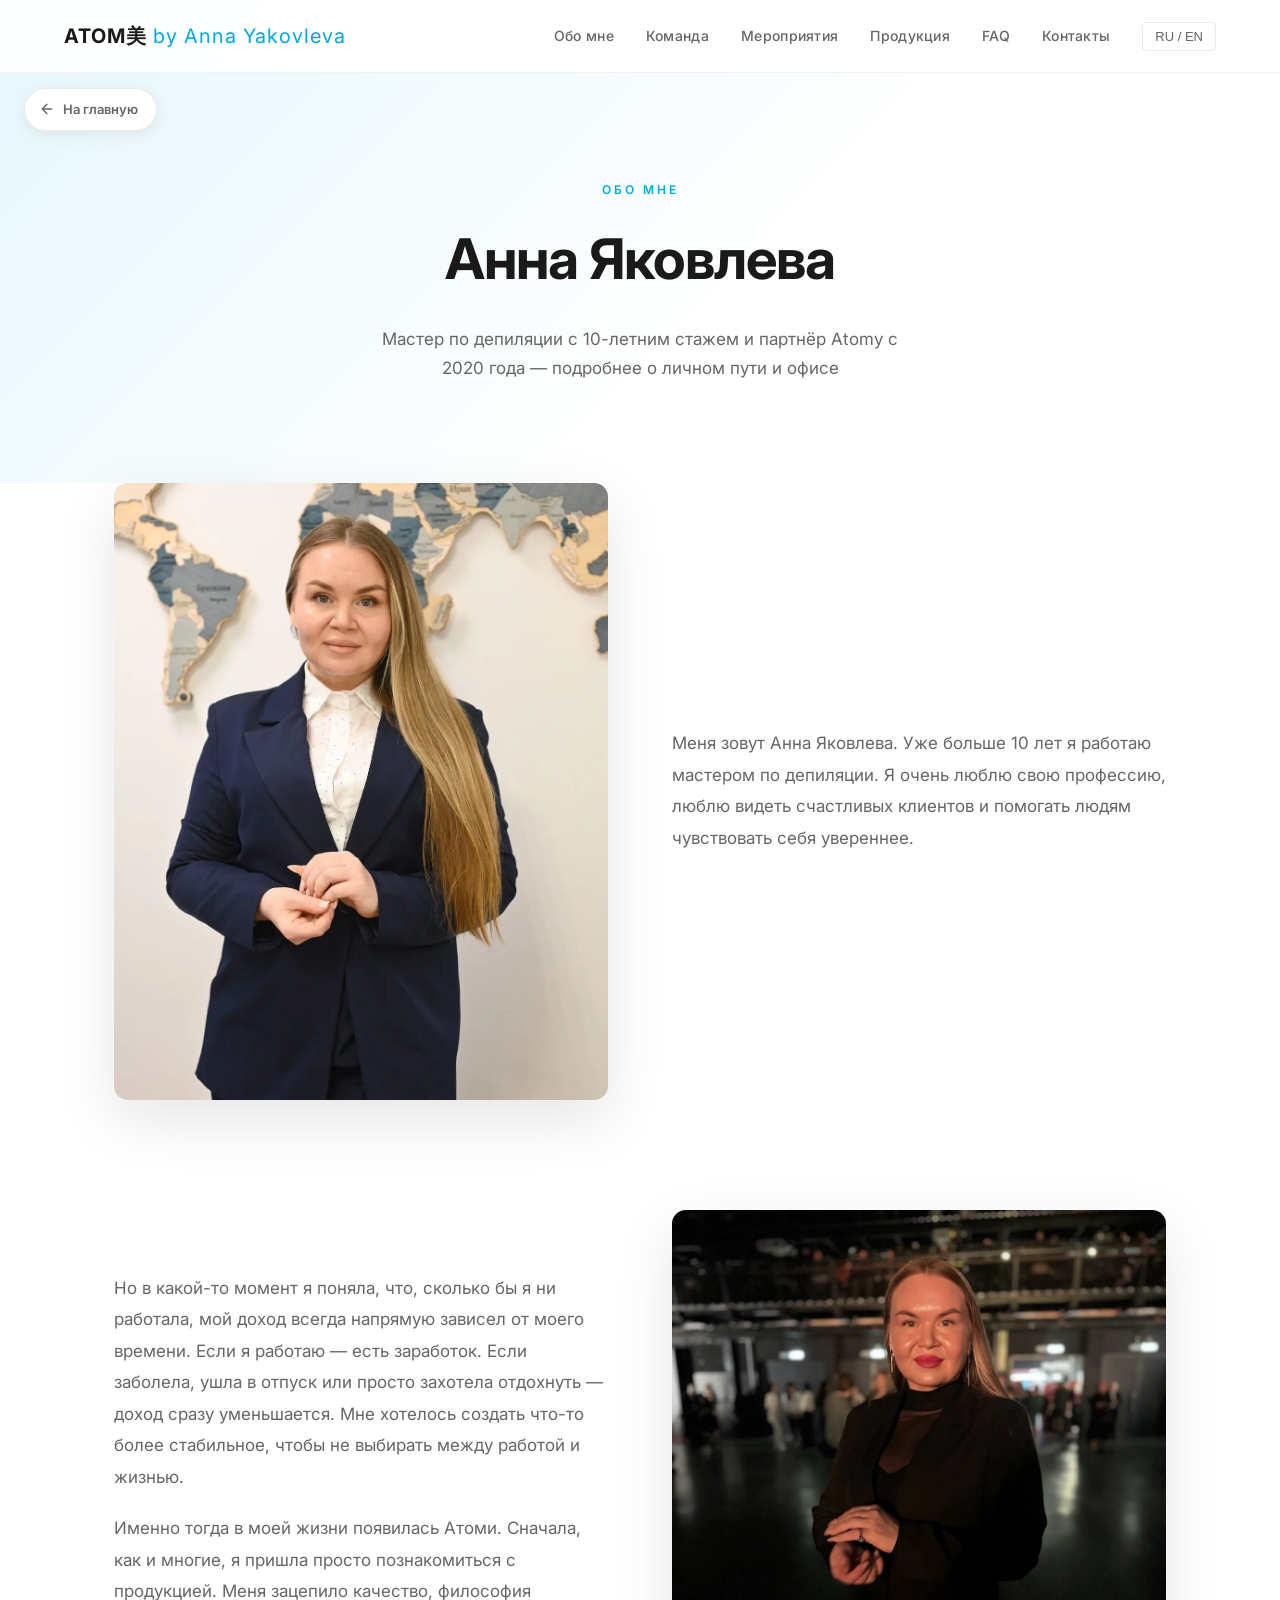
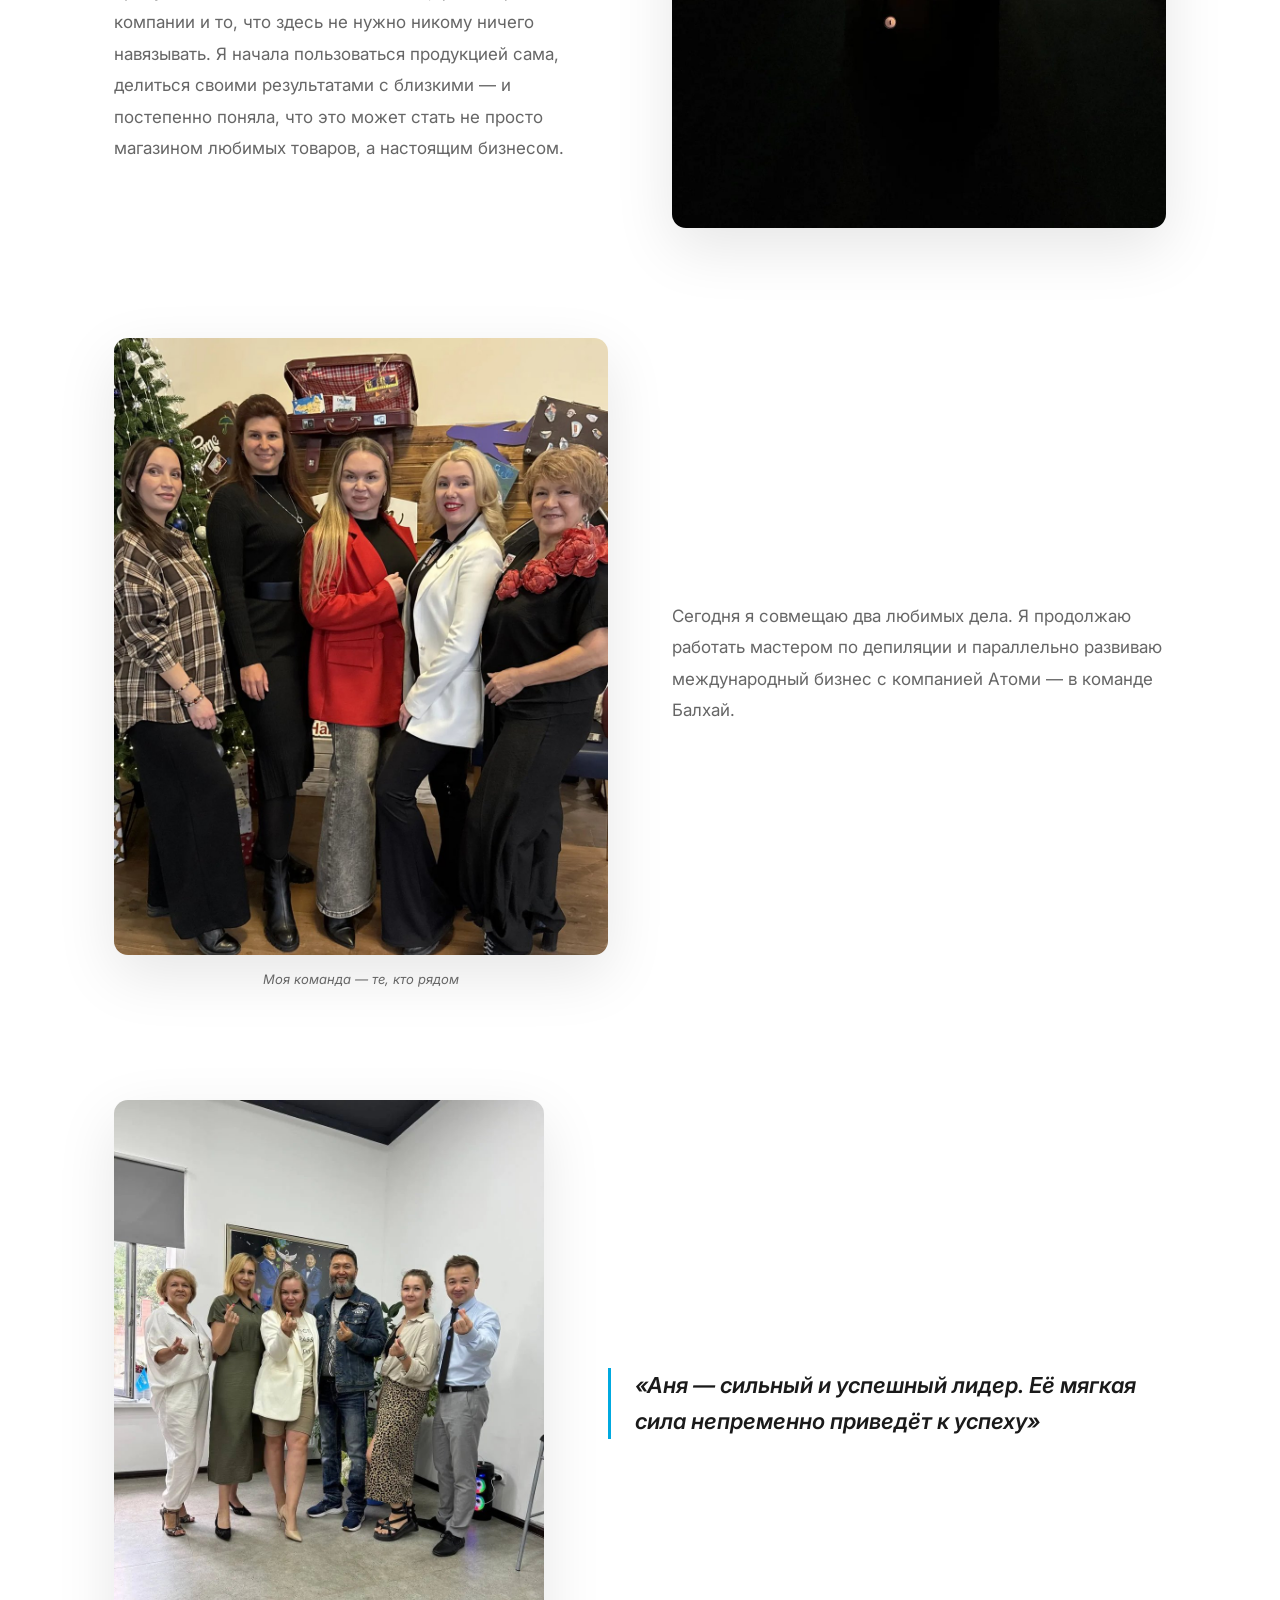
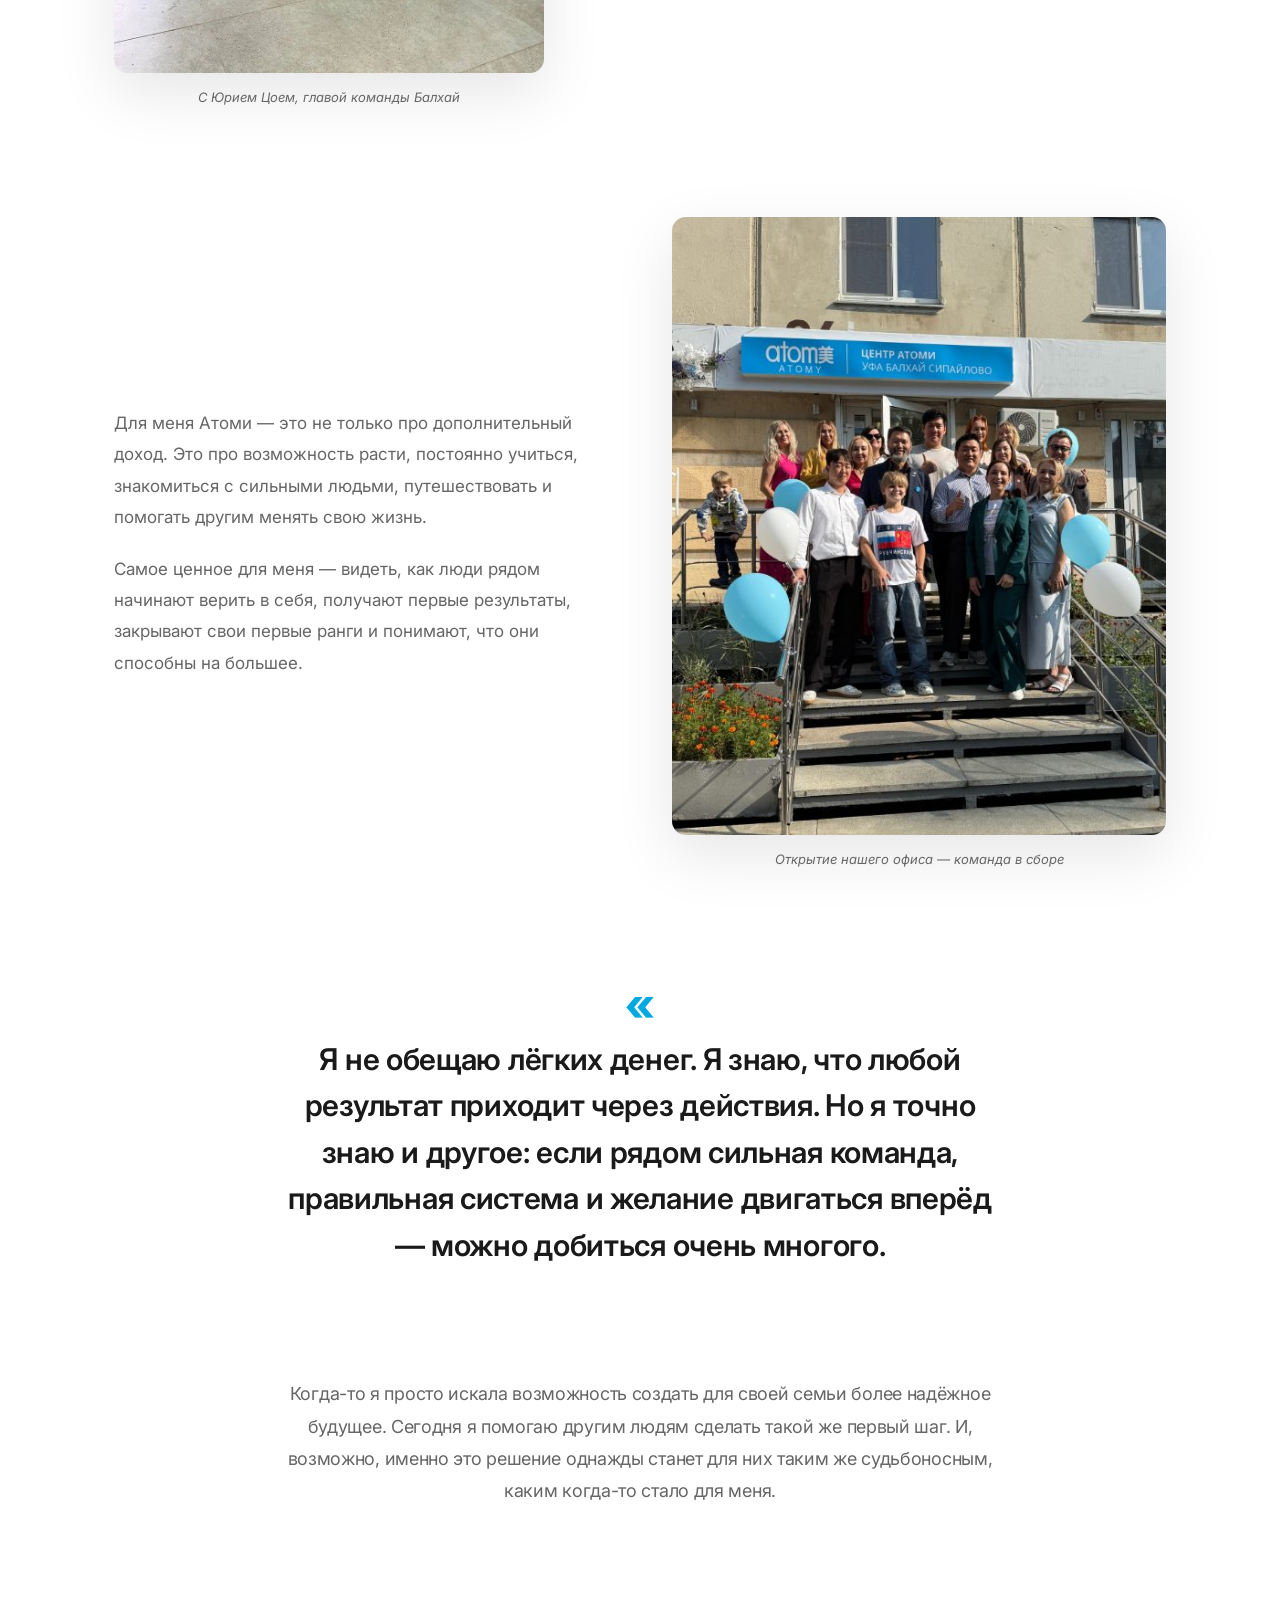
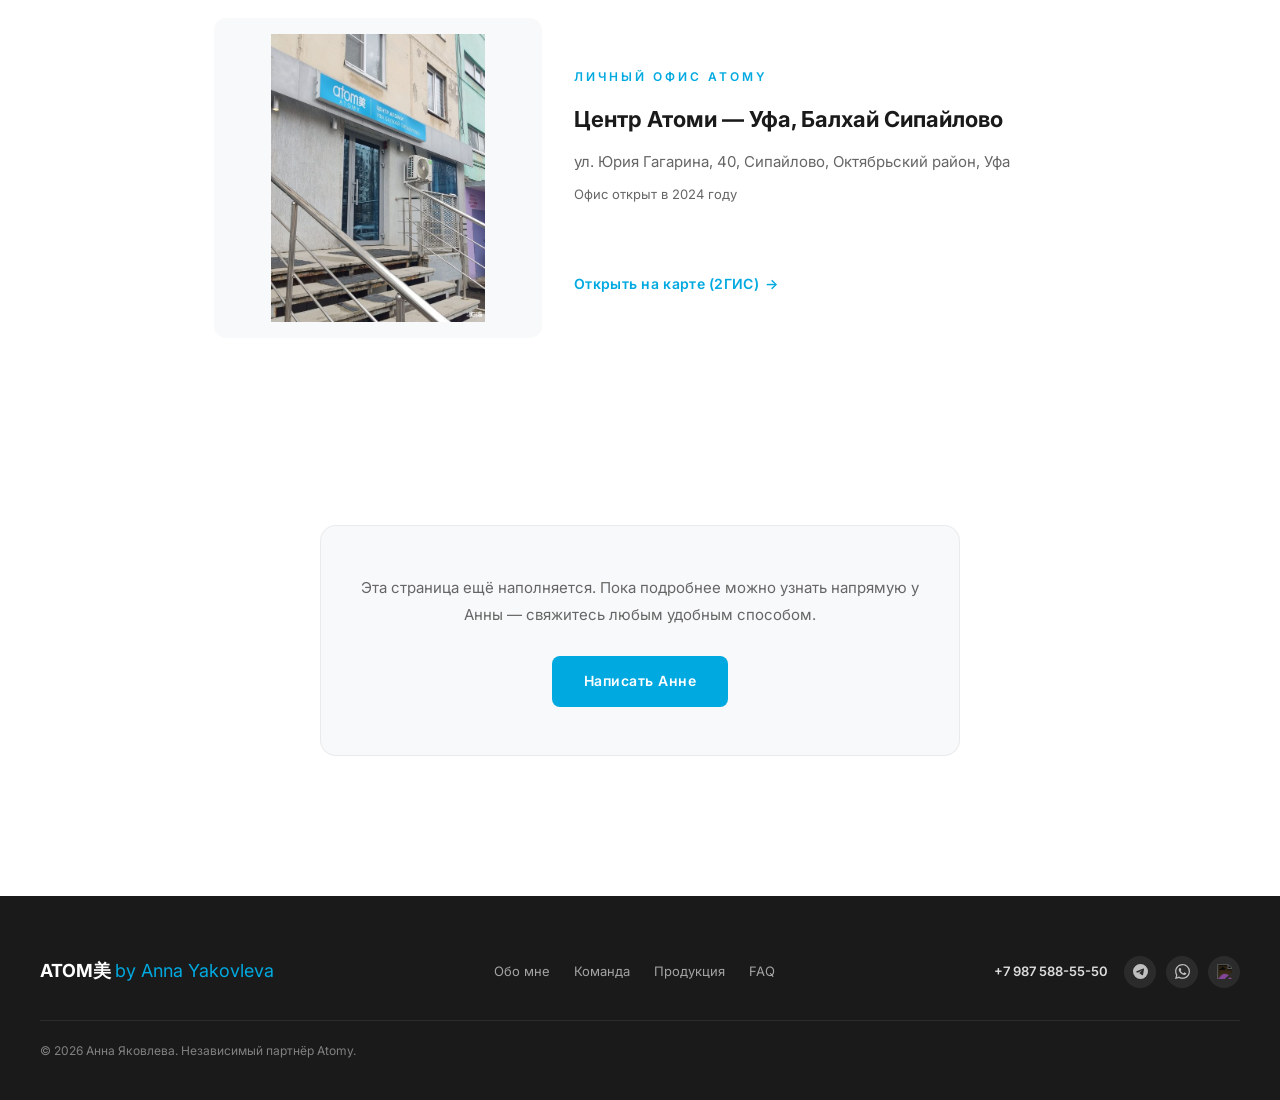
==== anna/index.html @ 5df28d4a "Add files via upload" ====
<!DOCTYPE html>
<html lang="ru">
	<head>
		<meta charset="UTF-8">
		<meta name="viewport" content="width=device-width, initial-scale=1.0">
		<title>Анна Яковлева — ATOMY by Anna Yakovleva</title>
		<meta name="description" content="Анна Яковлева — мастер по депиляции и партнёр Atomy. Личная страница и офис.">
		<link rel="icon" type="image/png" href="/favicon.png?v=2">
		<link rel="apple-touch-icon" href="/favicon.png?v=2">
		<link rel="preconnect" href="https://fonts.googleapis.com">
		<link href="https://fonts.googleapis.com/css2?family=Inter:wght@300;400;500;600;700&display=swap" rel="stylesheet">
		<link rel="stylesheet" href="/css/style.css">
	</head>
	<body>

		<header class="header" id="header">
			<div class="header-inner">
				<a href="/" class="logo">ATOM美 <span>by Anna Yakovleva</span></a>
				<nav class="nav">
					<a href="/#about" data-i18n="nav_about">Обо мне</a>
					<a href="/team/" data-i18n="nav_team">Команда</a>
					<a href="/#events" data-i18n="nav_events">Мероприятия</a>
					<a href="/#products" data-i18n="nav_products">Продукция</a>
					<a href="/#faq" data-i18n="nav_faq">FAQ</a>
					<a href="/#contact" data-i18n="nav_contact">Контакты</a>
					<button class="lang-switch" id="langSwitch">RU / EN</button>
				</nav>
				<button class="mobile-menu-btn" id="mobileMenuBtn" aria-label="Menu"><span></span><span></span><span></span></button>
			</div>
			<div class="mobile-nav" id="mobileNav">
				<a href="/#about" data-i18n="nav_about">Обо мне</a>
				<a href="/team/" data-i18n="nav_team">Команда</a>
				<a href="/#events" data-i18n="nav_events">Мероприятия</a>
				<a href="/#products" data-i18n="nav_products">Продукция</a>
				<a href="/#faq" data-i18n="nav_faq">FAQ</a>
				<a href="/#contact" data-i18n="nav_contact">Контакты</a>
				<button class="lang-switch" id="langSwitchMobile">RU / EN</button>
			</div>
		</header>

		<a href="/" class="back-home"><svg viewBox="0 0 24 24" fill="none" stroke="currentColor" stroke-width="2" stroke-linecap="round" stroke-linejoin="round"><path d="M19 12H5"/><path d="M12 19l-7-7 7-7"/></svg><span data-i18n="back_to_home">На главную</span></a>


		<section class="page-hero">
			<div class="page-hero-label" data-i18n="page_anna_label">Обо мне</div>
			<h1 class="page-hero-title" data-i18n="page_anna_title">Анна Яковлева</h1>
			<p class="page-hero-sub" data-i18n="page_anna_sub">Мастер по депиляции с 10-летним стажем и партнёр Atomy с 2020 года — подробнее о личном пути и офисе</p>
		</section>

		<div class="story-row">
			<div class="story-img-col reveal">
				<img src="/assets/anna-portrait-office.jpg" alt="Анна Яковлева">
			</div>
			<div class="story-text-col reveal">
				<p data-i18n="anna_s1_p1">Меня зовут Анна Яковлева. Уже больше 10 лет я работаю мастером по депиляции. Я очень люблю свою профессию, люблю видеть счастливых клиентов и помогать людям чувствовать себя увереннее.</p>
			</div>
		</div>

		<div class="story-row story-reverse">
			<div class="story-img-col reveal">
				<img src="/assets/anna-portrait-event.jpg" alt="Анна Яковлева">
			</div>
			<div class="story-text-col reveal">
				<p data-i18n="anna_s2_p1">Но в какой-то момент я поняла, что, сколько бы я ни работала, мой доход всегда напрямую зависел от моего времени. Если я работаю — есть заработок. Если заболела, ушла в отпуск или просто захотела отдохнуть — доход сразу уменьшается. Мне хотелось создать что-то более стабильное, чтобы не выбирать между работой и жизнью.</p>
				<p data-i18n="anna_s2_p2">Именно тогда в моей жизни появилась Атоми. Сначала, как и многие, я пришла просто познакомиться с продукцией. Меня зацепило качество, философия компании и то, что здесь не нужно никому ничего навязывать. Я начала пользоваться продукцией сама, делиться своими результатами с близкими — и постепенно поняла, что это может стать не просто магазином любимых товаров, а настоящим бизнесом.</p>
			</div>
		</div>

		<div class="story-row">
			<div class="story-img-col reveal">
				<img src="/assets/anna-close-team.jpg" alt="Команда Анны">
				<div class="story-caption" data-i18n="anna_s3_caption">Моя команда — те, кто рядом</div>
			</div>
			<div class="story-text-col reveal">
				<p data-i18n="anna_s3_p1">Сегодня я совмещаю два любимых дела. Я продолжаю работать мастером по депиляции и параллельно развиваю международный бизнес с компанией Атоми — в команде Балхай.</p>
			</div>
		</div>

		<div class="leader-quote">
			<div class="story-img-col reveal">
				<img src="/assets/yuri-tsoy-balkhai.jpg" alt="Юрий Цой и команда Балхай">
				<div class="story-caption" data-i18n="anna_s4_caption">С Юрием Цоем, главой команды Балхай</div>
			</div>
			<div class="reveal">
				<p class="leader-quote-text" data-i18n="about_quote">«Аня — сильный и успешный лидер. Её мягкая сила непременно приведёт к успеху»</p>
			</div>
		</div>

		<div class="story-row story-reverse">
			<div class="story-img-col reveal">
				<img src="/assets/team-big-group.jpg" alt="Открытие офиса Atomy">
				<div class="story-caption" data-i18n="anna_s5_caption">Открытие нашего офиса — команда в сборе</div>
			</div>
			<div class="story-text-col reveal">
				<p data-i18n="anna_s4_p1">Для меня Атоми — это не только про дополнительный доход. Это про возможность расти, постоянно учиться, знакомиться с сильными людьми, путешествовать и помогать другим менять свою жизнь.</p>
				<p data-i18n="anna_s5_p1">Самое ценное для меня — видеть, как люди рядом начинают верить в себя, получают первые результаты, закрывают свои первые ранги и понимают, что они способны на большее.</p>
			</div>
		</div>

		<div class="pull-quote reveal">
			<div class="pull-quote-mark">«</div>
			<p data-i18n="anna_pullquote">Я не обещаю лёгких денег. Я знаю, что любой результат приходит через действия. Но я точно знаю и другое: если рядом сильная команда, правильная система и желание двигаться вперёд — можно добиться очень многого.</p>
		</div>

		<div class="pull-quote reveal">
			<p style="font-size:18px;font-weight:400;color:var(--ts);line-height:1.8" data-i18n="anna_closing">Когда-то я просто искала возможность создать для своей семьи более надёжное будущее. Сегодня я помогаю другим людям сделать такой же первый шаг. И, возможно, именно это решение однажды станет для них таким же судьбоносным, каким когда-то стало для меня.</p>
		</div>

		<div class="office-card">
			<div class="reveal">
				<img src="/assets/office-storefront.jpg" alt="Офис Atomy — Уфа, Балхай Сипайлово">
			</div>
			<div class="office-info reveal">
				<div class="section-label" data-i18n="office_label">Личный офис Atomy</div>
				<h3 data-i18n="office_title">Центр Атоми — Уфа, Балхай Сипайлово</h3>
				<p data-i18n="office_address">ул. Юрия Гагарина, 40, Сипайлово, Октябрьский район, Уфа</p>
				<p style="font-size:13px;color:var(--ts);margin-top:-12px" data-i18n="office_since">Офис открыт в 2024 году</p>
				<a href="https://2gis.ru/ufa/geo/70000001103608592" class="btn-more" target="_blank" rel="noopener" data-i18n="office_link">Открыть на карте (2ГИС)</a>
			</div>
		</div>

		<section class="page-stub">
			<div class="page-stub-inner">
				<p data-i18n="page_stub_text">Эта страница ещё наполняется. Пока подробнее можно узнать напрямую у Анны — свяжитесь любым удобным способом.</p>
				<a href="/#contact" class="btn btn-primary" data-i18n="page_stub_btn">Написать Анне</a>
			</div>
		</section>

		<footer class="footer">
			<div class="footer-inner">
				<div class="footer-top">
					<div class="footer-brand-block">
						<div class="footer-brand">ATOM美 <span>by Anna Yakovleva</span></div>
					</div>
					<nav class="footer-nav">
						<a href="/#about" data-i18n="footer_about">Обо мне</a>
						<a href="/#team" data-i18n="nav_team">Команда</a>
						<a href="/#products" data-i18n="nav_products">Продукция</a>
						<a href="/#faq" data-i18n="footer_faq">FAQ</a>
					</nav>
					<div class="footer-contact">
						<a href="tel:+79875885550" class="footer-phone">+7 987 588-55-50</a>
						<div class="footer-social">
							<a href="https://t.me/Anna_shugaroom" target="_blank" rel="noopener" aria-label="Telegram"><svg viewBox="0 0 24 24" fill="currentColor"><path d="M11.944 0A12 12 0 0 0 0 12a12 12 0 0 0 12 12 12 12 0 0 0 12-12A12 12 0 0 0 12 0a12 12 0 0 0-.056 0zm4.962 7.224c.1-.002.321.023.465.14a.506.506 0 0 1 .171.325c.016.093.036.306.02.472-.18 1.898-.962 6.502-1.36 8.627-.168.9-.499 1.201-.82 1.23-.696.065-1.225-.46-1.9-.902-1.056-.693-1.653-1.124-2.678-1.8-1.185-.78-.417-1.21.258-1.91.177-.184 3.247-2.977 3.307-3.23.007-.032.014-.15-.056-.212s-.174-.041-.249-.024c-.106.024-1.793 1.14-5.061 3.345-.48.33-.913.49-1.302.48-.428-.008-1.252-.241-1.865-.44-.752-.245-1.349-.374-1.297-.789.027-.216.325-.437.893-.663 3.498-1.524 5.83-2.529 6.998-3.014 3.332-1.386 4.025-1.627 4.476-1.635z"/></svg></a>
							<a href="https://wa.me/79875885550" target="_blank" rel="noopener" aria-label="WhatsApp"><svg viewBox="0 0 24 24" fill="currentColor"><path d="M17.472 14.382c-.297-.149-1.758-.867-2.03-.967-.273-.099-.471-.148-.67.15-.197.297-.767.966-.94 1.164-.173.199-.347.223-.644.075-.297-.15-1.255-.463-2.39-1.475-.883-.788-1.48-1.761-1.653-2.059-.173-.297-.018-.458.13-.606.134-.133.298-.347.446-.52.149-.174.198-.298.298-.497.099-.198.05-.371-.025-.52-.075-.149-.669-1.612-.916-2.207-.242-.579-.487-.5-.669-.51-.173-.008-.371-.01-.57-.01-.198 0-.52.074-.792.372-.272.297-1.04 1.016-1.04 2.479 0 1.462 1.065 2.875 1.213 3.074.149.198 2.096 3.2 5.077 4.487.709.306 1.262.489 1.694.625.712.227 1.36.195 1.871.118.571-.085 1.758-.719 2.006-1.413.248-.694.248-1.289.173-1.413-.074-.124-.272-.198-.57-.347m-5.421 7.403h-.004a9.87 9.87 0 01-5.031-1.378l-.361-.214-3.741.982.998-3.648-.235-.374a9.86 9.86 0 01-1.51-5.26c.001-5.45 4.436-9.884 9.888-9.884 2.64 0 5.122 1.03 6.988 2.898a9.825 9.825 0 012.893 6.994c-.003 5.45-4.437 9.884-9.885 9.884m8.413-18.297A11.815 11.815 0 0012.05 0C5.495 0 .16 5.335.157 11.892c0 2.096.547 4.142 1.588 5.945L.057 24l6.305-1.654a11.882 11.882 0 005.683 1.448h.005c6.554 0 11.89-5.335 11.893-11.893a11.821 11.821 0 00-3.48-8.413z"/></svg></a>
							<a href="https://max.ru/u/f9LHodD0cOKiXM_1X1DjYDNGqhqO5cUdzy9SRB9Mv2J940aaUgwwtaZtCA4" target="_blank" rel="noopener" aria-label="MAX"><img src="https://maxicons.ru/icons/Max_logo_black.svg" alt="MAX" class="footer-max-icon"></a>
						</div>
					</div>
				</div>
				<div class="footer-bottom">
					<div class="footer-copy" data-i18n="footer_copy">&copy; 2026 Анна Яковлева. Независимый партнёр Atomy.</div>
				</div>
			</div>
		</footer>

		<button class="back-to-top" id="backToTop" aria-label="Back to top">&#8593;</button>

		<script>
				let translations = {};
				let currentLang = localStorage.getItem('atomy_lang') || 'ru';

				function applyTranslations(lang) {
				document.querySelectorAll('[data-i18n]').forEach(el => {
				const key = el.getAttribute('data-i18n');
				if (translations[lang] && translations[lang][key]) el.textContent = translations[lang][key];
				});
				}

				function setLanguage(lang) {
				currentLang = lang;
				localStorage.setItem('atomy_lang', lang);
				applyTranslations(lang);
				}

				fetch('/js/translations.json')
				.then(res => res.json())
				.then(data => { translations = data; applyTranslations(currentLang); })
				.catch(err => console.error('Не удалось загрузить переводы:', err));

				document.getElementById('langSwitch').addEventListener('click', () => setLanguage(currentLang === 'ru' ? 'en' : 'ru'));
				document.getElementById('langSwitchMobile').addEventListener('click', () => setLanguage(currentLang === 'ru' ? 'en' : 'ru'));

				const revealObserver = new IntersectionObserver((entries) => {
				entries.forEach(entry => { if (entry.isIntersecting) entry.target.classList.add('visible'); });
				}, { threshold: .1 });
				document.querySelectorAll('.reveal').forEach(el => revealObserver.observe(el));

				const backToTop = document.getElementById('backToTop');
				window.addEventListener('scroll', () => {
				if (window.scrollY > 600) backToTop.classList.add('visible');
				else backToTop.classList.remove('visible');
				});
				backToTop.addEventListener('click', () => window.scrollTo({ top: 0, behavior: 'smooth' }));

				const header = document.getElementById('header');
				window.addEventListener('scroll', () => {
				if (window.scrollY > 50) header.classList.add('scrolled');
				else header.classList.remove('scrolled');
				});

				const mobileMenuBtn = document.getElementById('mobileMenuBtn');
				const mobileNav = document.getElementById('mobileNav');
				mobileMenuBtn.addEventListener('click', () => mobileNav.classList.toggle('open'));
				document.querySelectorAll('.mobile-nav a').forEach(link => link.addEventListener('click', () => mobileNav.classList.remove('open')));
		</script>
	</body>
</html>
---- css/style.css ----
/* ==========================================================================
   ATOMY by Anna Yakovleva — общие стили сайта
   ========================================================================== */

:root {
  --ab: #00A9E0;   /* фирменный голубой Atomy */
  --abd: #0088b5;  /* голубой, тёмный (hover) */
  --abl: #e6f7fc;  /* голубой, светлый фон */
  --tp: #1a1a1a;   /* основной текст */
  --ts: #666;      /* вторичный текст */
  --bw: #fff;      /* белый фон */
  --bl: #f8f9fa;   /* светло-серый фон секций */
  --tr: all .4s cubic-bezier(.25, .46, .45, .94);
}

* {
  margin: 0;
  padding: 0;
  box-sizing: border-box;
}

html {
  scroll-behavior: smooth;
}

body {
  font-family: 'Inter', sans-serif;
  color: var(--tp);
  background: var(--bw);
  line-height: 1.6;
  overflow-x: hidden;
}

/* ---------- Прелоадер ---------- */

.preloader {
  position: fixed;
  inset: 0;
  z-index: 9999;
  background: var(--bw);
  display: flex;
  align-items: center;
  justify-content: center;
  flex-direction: column;
  gap: 24px;
  transition: opacity .6s, visibility .6s;
}

.preloader.hidden {
  opacity: 0;
  visibility: hidden;
  pointer-events: none;
}

.preloader-logo {
  font-size: 32px;
  font-weight: 700;
  letter-spacing: 2px;
}

.preloader-logo span {
  color: var(--ab);
  font-weight: 300;
}

.preloader-bar {
  width: 120px;
  height: 2px;
  background: #eee;
  border-radius: 2px;
  overflow: hidden;
}

.preloader-bar::after {
  content: '';
  display: block;
  width: 0;
  height: 100%;
  background: var(--ab);
  animation: loadBar 1.2s ease forwards;
}

@keyframes loadBar {
  to { width: 100%; }
}

/* ---------- Шапка ---------- */

.header {
  position: fixed;
  top: 0;
  left: 0;
  right: 0;
  z-index: 1000;
  background: rgba(255, 255, 255, .95);
  backdrop-filter: blur(12px);
  border-bottom: 1px solid rgba(0, 0, 0, .05);
  transition: var(--tr);
}

.header.scrolled {
  box-shadow: 0 2px 20px rgba(0, 0, 0, .06);
}

.header-inner {
  max-width: 1200px;
  margin: 0 auto;
  display: flex;
  align-items: center;
  justify-content: space-between;
  padding: 0 24px;
  height: 72px;
}

.logo {
  font-size: 20px;
  font-weight: 700;
  letter-spacing: 1px;
  text-decoration: none;
  color: var(--tp);
}

.logo span {
  color: var(--ab);
  font-weight: 400;
}

.nav {
  display: flex;
  gap: 32px;
  align-items: center;
}

.nav a {
  text-decoration: none;
  color: var(--ts);
  font-size: 14px;
  font-weight: 500;
  letter-spacing: .3px;
  transition: var(--tr);
  position: relative;
}

.nav a::after {
  content: '';
  position: absolute;
  bottom: -4px;
  left: 0;
  width: 0;
  height: 2px;
  background: var(--ab);
  transition: width .3s;
}

.nav a:hover {
  color: var(--tp);
}

.nav a:hover::after {
  width: 100%;
}

.lang-switch {
  font-size: 13px;
  font-weight: 500;
  cursor: pointer;
  padding: 6px 12px;
  border-radius: 4px;
  border: 1px solid rgba(0, 0, 0, .08);
  background: transparent;
  color: var(--ts);
  transition: var(--tr);
}

.lang-switch:hover {
  border-color: var(--ab);
  color: var(--ab);
}

.mobile-menu-btn {
  display: none;
  flex-direction: column;
  gap: 5px;
  cursor: pointer;
  background: none;
  border: none;
  padding: 8px;
}

.mobile-menu-btn span {
  display: block;
  width: 24px;
  height: 2px;
  background: var(--tp);
  transition: .3s;
}

.mobile-nav {
  display: none;
  position: fixed;
  top: 72px;
  left: 0;
  right: 0;
  background: var(--bw);
  border-bottom: 1px solid rgba(0, 0, 0, .08);
  padding: 24px;
  flex-direction: column;
  gap: 20px;
  z-index: 999;
  border-radius: 0 0 16px 16px;
  box-shadow: 0 10px 40px rgba(0, 0, 0, .1);
}

.mobile-nav.open {
  display: flex;
}

.mobile-nav a {
  text-decoration: none;
  color: var(--tp);
  font-size: 16px;
  font-weight: 500;
}

.mobile-nav .lang-switch {
  align-self: flex-start;
  margin-top: 8px;
}

/* ---------- Hero ---------- */

.hero {
  position: relative;
  height: 100vh;
  min-height: 700px;
  display: flex;
  align-items: center;
  overflow: hidden;
}

.hero-bg {
  position: absolute;
  inset: 0;
  background: linear-gradient(135deg, #e6f7fc 0%, #fff 50%, #f0f8ff 100%);
  z-index: 0;
}

.hero-bg::before {
  content: '';
  position: absolute;
  inset: 0;
  background: url('/assets/anna-portrait-office.jpg') center 20%/cover;
  opacity: .14;
}

.hero-content {
  position: relative;
  z-index: 2;
  max-width: 1200px;
  margin: 0 auto;
  padding: 0 24px;
  width: 100%;
}

.hero-label {
  display: inline-block;
  font-size: 12px;
  font-weight: 600;
  letter-spacing: 3px;
  text-transform: uppercase;
  color: var(--ab);
  margin-bottom: 24px;
  opacity: 0;
  transform: translateY(20px);
  animation: fadeUp .8s ease .3s forwards;
}

.hero-title {
  font-size: clamp(36px, 5.5vw, 72px);
  font-weight: 700;
  line-height: 1.1;
  letter-spacing: -1.5px;
  max-width: 700px;
  margin-bottom: 24px;
  opacity: 0;
  transform: translateY(30px);
  animation: fadeUp .8s ease .5s forwards;
}

.hero-title .highlight {
  color: var(--ab);
  font-weight: 300;
}

.hero-sub {
  font-size: 18px;
  color: var(--ts);
  max-width: 480px;
  line-height: 1.7;
  margin-bottom: 40px;
  opacity: 0;
  transform: translateY(20px);
  animation: fadeUp .8s ease .7s forwards;
}

.hero-btns {
  display: flex;
  gap: 16px;
  flex-wrap: wrap;
  opacity: 0;
  transform: translateY(20px);
  animation: fadeUp .8s ease .9s forwards;
}

.btn {
  display: inline-flex;
  align-items: center;
  gap: 8px;
  padding: 14px 32px;
  font-size: 14px;
  font-weight: 600;
  letter-spacing: .5px;
  text-decoration: none;
  border-radius: 8px;
  transition: var(--tr);
  cursor: pointer;
  border: none;
}

.btn-primary {
  background: var(--ab);
  color: #fff;
}

.btn-primary:hover {
  background: var(--abd);
  transform: translateY(-2px);
}

.btn-outline {
  background: transparent;
  color: var(--tp);
  border: 1.5px solid rgba(0, 0, 0, .15);
}

.btn-outline:hover {
  border-color: var(--ab);
  color: var(--ab);
}

/* кнопка "узнать подробнее" внутри секций-превью */
.btn-more {
  display: inline-flex;
  align-items: center;
  gap: 6px;
  margin-top: 48px;
  font-size: 14px;
  font-weight: 600;
  letter-spacing: .3px;
  text-decoration: none;
  color: var(--ab);
  transition: var(--tr);
}

.btn-more::after {
  content: '→';
  transition: transform .3s;
}

.btn-more:hover::after {
  transform: translateX(4px);
}

.team-section .btn-more {
  color: #fff;
}

.section-more-wrap {
  text-align: center;
}

.scroll-indicator {
  position: absolute;
  bottom: 40px;
  left: 50%;
  transform: translateX(-50%);
  display: flex;
  flex-direction: column;
  align-items: center;
  gap: 8px;
  font-size: 11px;
  letter-spacing: 2px;
  text-transform: uppercase;
  color: var(--ts);
  opacity: 0;
  animation: fadeIn 1s ease 1.5s forwards;
}

.scroll-indicator::after {
  content: '';
  width: 1px;
  height: 40px;
  background: linear-gradient(to bottom, var(--ab), transparent);
  animation: scrollPulse 2s ease-in-out infinite;
}

@keyframes scrollPulse {
  0%, 100% { transform: scaleY(1); opacity: 1; }
  50% { transform: scaleY(.6); opacity: .5; }
}

/* ---------- Секции (общие) ---------- */

.section {
  padding: 120px 24px;
  position: relative;
}

.section-inner {
  max-width: 1200px;
  margin: 0 auto;
}

.section-header {
  margin-bottom: 80px;
}

.section-label {
  font-size: 12px;
  font-weight: 600;
  letter-spacing: 3px;
  text-transform: uppercase;
  color: var(--ab);
  margin-bottom: 16px;
}

.section-title {
  font-size: clamp(28px, 3.5vw, 48px);
  font-weight: 700;
  letter-spacing: -1px;
  line-height: 1.2;
}

/* ---------- О себе ---------- */

.about-grid {
  display: grid;
  grid-template-columns: 1fr 1fr;
  gap: 80px;
  align-items: center;
}

.about-text p {
  font-size: 17px;
  color: var(--ts);
  line-height: 1.8;
  margin-bottom: 20px;
}

.about-img {
  position: relative;
  border-radius: 12px;
  overflow: hidden;
  box-shadow: 0 20px 60px rgba(0, 0, 0, .08);
}

.about-img img {
  width: 100%;
  aspect-ratio: 4 / 5;
  object-fit: cover;
  object-position: center 20%;
  display: block;
}

.about-img::after {
  content: '';
  position: absolute;
  inset: 0;
  background: linear-gradient(to top, rgba(0, 169, 224, .1), transparent);
}

/* ---------- Цифры ---------- */

.stats-section {
  background: var(--bl);
}

.stats-grid {
  display: grid;
  grid-template-columns: repeat(4, 1fr);
  gap: 40px;
}

.stat-item {
  text-align: center;
  padding: 40px 20px;
  background: var(--bw);
  border-radius: 12px;
  border: 1px solid rgba(0, 0, 0, .04);
  transition: var(--tr);
}

.stat-item:hover {
  transform: translateY(-4px);
  box-shadow: 0 12px 40px rgba(0, 0, 0, .06);
}

.stat-number {
  font-size: 48px;
  font-weight: 700;
  color: var(--ab);
  line-height: 1;
  margin-bottom: 12px;
  letter-spacing: -2px;
}

.stat-label {
  font-size: 14px;
  font-weight: 600;
  color: var(--tp);
  margin-bottom: 8px;
  letter-spacing: .3px;
}

.stat-desc {
  font-size: 13px;
  color: var(--ts);
  line-height: 1.6;
}

/* ---------- Команда ---------- */

.team-section {
  background: var(--ab);
  color: #fff;
}

.team-section .section-label {
  color: rgba(255, 255, 255, .7);
}

.team-section .section-title {
  color: #fff;
}

.team-grid {
  display: grid;
  grid-template-columns: repeat(3, 1fr);
  gap: 24px;
}

.team-card {
  background: rgba(255, 255, 255, .1);
  backdrop-filter: blur(10px);
  border-radius: 12px;
  overflow: hidden;
  border: 1px solid rgba(255, 255, 255, .15);
  transition: var(--tr);
}

.team-card:hover {
  transform: translateY(-6px);
  background: rgba(255, 255, 255, .15);
}

.team-card img {
  width: 100%;
  height: 280px;
  object-fit: cover;
}

.team-card-body {
  padding: 24px;
}

.team-card-name {
  font-size: 18px;
  font-weight: 600;
  margin-bottom: 4px;
}

.team-card-role {
  font-size: 14px;
  opacity: .8;
}

/* ---------- Активности ---------- */

.events-grid {
  display: grid;
  grid-template-columns: repeat(3, 1fr);
  gap: 24px;
}

.event-card {
  border-radius: 12px;
  overflow: hidden;
  border: 1px solid rgba(0, 0, 0, .06);
  transition: var(--tr);
  cursor: pointer;
}

.event-card:hover {
  box-shadow: 0 16px 48px rgba(0, 0, 0, .08);
}

.event-card img {
  width: 100%;
  height: 220px;
  object-fit: cover;
  transition: transform .6s ease;
}

.event-card:hover img {
  transform: scale(1.05);
}

.event-card-body {
  padding: 24px;
}

.event-card-tag {
  display: inline-block;
  font-size: 11px;
  font-weight: 600;
  letter-spacing: 1px;
  text-transform: uppercase;
  color: var(--ab);
  margin-bottom: 12px;
}

.event-card-title {
  font-size: 18px;
  font-weight: 600;
  margin-bottom: 8px;
  line-height: 1.4;
}

.event-card-date {
  font-size: 13px;
  color: var(--ts);
}

/* ---------- Продукция ---------- */

.products-section {
  background: var(--bl);
}

.products-grid {
  display: grid;
  grid-template-columns: repeat(4, 1fr);
  gap: 24px;
}

.product-card {
  background: var(--bw);
  border-radius: 12px;
  padding: 32px 24px;
  text-align: center;
  border: 1px solid rgba(0, 0, 0, .04);
  transition: var(--tr);
}

.product-card:hover {
  transform: translateY(-4px);
  box-shadow: 0 12px 40px rgba(0, 0, 0, .06);
}

.product-card img {
  width: 100%;
  aspect-ratio: 1 / 1;
  object-fit: cover;
  margin-bottom: 20px;
  border-radius: 16px;
  box-shadow: 0 8px 24px rgba(0, 0, 0, .06);
}

.product-card-name {
  font-size: 16px;
  font-weight: 600;
  margin-bottom: 8px;
}

.product-card-desc {
  font-size: 13px;
  color: var(--ts);
  line-height: 1.5;
}

/* ---------- FAQ ---------- */

.faq-list {
  max-width: 800px;
  margin: 0 auto;
}

.faq-item {
  border-bottom: 1px solid rgba(0, 0, 0, .08);
  padding: 24px 0;
}

.faq-question {
  display: flex;
  justify-content: space-between;
  align-items: center;
  cursor: pointer;
  font-size: 17px;
  font-weight: 600;
  transition: color .3s;
}

.faq-question:hover {
  color: var(--ab);
}

.faq-icon {
  width: 24px;
  height: 24px;
  position: relative;
  flex-shrink: 0;
  margin-left: 16px;
}

.faq-icon::before,
.faq-icon::after {
  content: '';
  position: absolute;
  background: var(--ts);
  transition: .3s;
}

.faq-icon::before {
  width: 12px;
  height: 2px;
  top: 11px;
  left: 6px;
}

.faq-icon::after {
  width: 2px;
  height: 12px;
  top: 6px;
  left: 11px;
}

.faq-item.open .faq-icon::after {
  transform: rotate(90deg);
  opacity: 0;
}

.faq-item.open .faq-question {
  color: var(--ab);
}

.faq-answer {
  max-height: 0;
  overflow: hidden;
  transition: max-height .4s ease, padding .4s ease;
  font-size: 15px;
  color: var(--ts);
  line-height: 1.7;
}

.faq-item.open .faq-answer {
  max-height: 300px;
  padding-top: 16px;
}

/* ---------- Контакты ---------- */

.contact-section {
  background: var(--bl);
}

.contact-grid {
  display: grid;
  grid-template-columns: 1fr 1fr;
  gap: 80px;
  align-items: center;
}

.contact-info h3 {
  font-size: 28px;
  font-weight: 700;
  margin-bottom: 24px;
  letter-spacing: -.5px;
}

.contact-info p {
  font-size: 16px;
  color: var(--ts);
  line-height: 1.8;
  margin-bottom: 32px;
}

.contact-links {
  display: flex;
  flex-direction: column;
  gap: 16px;
}

.contact-link {
  display: flex;
  align-items: center;
  gap: 16px;
  padding: 16px 20px;
  background: var(--bw);
  border-radius: 12px;
  border: 1px solid rgba(0, 0, 0, .06);
  text-decoration: none;
  color: var(--tp);
  font-size: 15px;
  font-weight: 500;
  transition: var(--tr);
}

.contact-link:hover {
  border-color: var(--ab);
  transform: translateX(4px);
}

.contact-link-icon {
  width: 40px;
  height: 40px;
  border-radius: 50%;
  background: var(--abl);
  display: flex;
  align-items: center;
  justify-content: center;
  flex-shrink: 0;
  color: var(--ab);
}

.contact-link-icon svg,
.contact-link-icon img {
  width: 20px;
  height: 20px;
  object-fit: contain;
}

.max-icon-img {
  /* чёрный SVG перекрашен в фирменный голубой #00A9E0 через CSS-фильтр */
  filter: invert(48%) sepia(75%) saturate(1885%) hue-rotate(162deg) brightness(98%) contrast(101%);
}



.contact-visual {
  background: linear-gradient(135deg, var(--ab), var(--abd));
  border-radius: 16px;
  padding: 48px;
  color: #fff;
  text-align: center;
  position: relative;
  overflow: hidden;
  box-shadow: 0 20px 60px rgba(0, 169, 224, .2);
}

.contact-visual::before {
  content: '';
  position: absolute;
  inset: 0;
  background: url('https://images.unsplash.com/photo-1521737711867-e3b97375f902?w=800&q=80') center/cover;
  opacity: .15;
}

.contact-visual-content {
  position: relative;
  z-index: 1;
}

.contact-visual h4 {
  font-size: 24px;
  font-weight: 700;
  margin-bottom: 16px;
}

.contact-visual p {
  font-size: 15px;
  opacity: .9;
  line-height: 1.7;
}

/* ---------- Заглушки внутренних страниц ---------- */

.page-hero {
  padding: 180px 24px 100px;
  text-align: center;
  background: linear-gradient(135deg, #e6f7fc 0%, #fff 60%);
}

.page-hero-label {
  font-size: 12px;
  font-weight: 600;
  letter-spacing: 3px;
  text-transform: uppercase;
  color: var(--ab);
  margin-bottom: 16px;
}

.page-hero-title {
  font-size: clamp(32px, 5vw, 56px);
  font-weight: 700;
  letter-spacing: -1px;
  margin-bottom: 20px;
}

.page-hero-sub {
  font-size: 17px;
  color: var(--ts);
  max-width: 560px;
  margin: 0 auto;
  line-height: 1.7;
}

.page-stub {
  padding: 40px 24px 140px;
  text-align: center;
}

.page-stub-inner {
  max-width: 640px;
  margin: 0 auto;
  padding: 48px 32px;
  background: var(--bl);
  border-radius: 16px;
  border: 1px solid rgba(0, 0, 0, .06);
}

.page-stub-inner p {
  font-size: 15px;
  color: var(--ts);
  line-height: 1.8;
  margin-bottom: 28px;
}

.page-404 {
  min-height: 100vh;
  display: flex;
  align-items: center;
  justify-content: center;
  text-align: center;
  padding: 24px;
}

.page-404-code {
  font-size: clamp(64px, 12vw, 140px);
  font-weight: 700;
  color: var(--ab);
  line-height: 1;
  letter-spacing: -4px;
}

/* ---------- Футер ---------- */

.footer {
  background: var(--tp);
  color: rgba(255, 255, 255, .6);
  padding: 60px 24px 40px;
}

.footer-inner {
  max-width: 1200px;
  margin: 0 auto;
}

.footer-top {
  display: flex;
  justify-content: space-between;
  align-items: center;
  flex-wrap: wrap;
  gap: 24px;
  padding-bottom: 32px;
}

.footer-brand {
  font-size: 18px;
  font-weight: 700;
  color: #fff;
}

.footer-brand span {
  color: var(--ab);
  font-weight: 400;
}

.footer-nav {
  display: flex;
  gap: 24px;
  flex-wrap: wrap;
}

.footer-nav a {
  color: rgba(255, 255, 255, .6);
  text-decoration: none;
  font-size: 13px;
  transition: color .3s;
}

.footer-nav a:hover {
  color: #fff;
}

.footer-contact {
  display: flex;
  align-items: center;
  gap: 16px;
}

.footer-phone {
  color: rgba(255, 255, 255, .85);
  text-decoration: none;
  font-size: 13px;
  font-weight: 600;
  transition: color .3s;
}

.footer-phone:hover {
  color: var(--ab);
}

.footer-social {
  display: flex;
  gap: 10px;
}

.footer-social a {
  width: 32px;
  height: 32px;
  border-radius: 50%;
  background: rgba(255, 255, 255, .08);
  display: flex;
  align-items: center;
  justify-content: center;
  color: rgba(255, 255, 255, .7);
  transition: var(--tr);
}

.footer-social a:hover {
  background: var(--ab);
  color: #fff;
}

.footer-social svg {
  width: 15px;
  height: 15px;
}

.footer-max-icon {
  width: 15px;
  height: 15px;
  object-fit: contain;
  filter: invert(100%);
  opacity: .7;
  transition: opacity .3s;
}

.footer-social a:hover .footer-max-icon {
  opacity: 1;
}

.footer-bottom {
  border-top: 1px solid rgba(255, 255, 255, .08);
  padding-top: 20px;
}

.footer-copy {
  font-size: 12px;
  color: rgba(255, 255, 255, .45);
}

/* ---------- Виджет поддержки ---------- */

.support-widget {
  position: fixed;
  bottom: 24px;
  right: 24px;
  z-index: 999;
  display: flex;
  flex-direction: column;
  align-items: flex-end;
  gap: 12px;
}

.support-bubble {
  background: var(--bw);
  border-radius: 18px;
  padding: 26px;
  box-shadow: 0 8px 32px rgba(0, 0, 0, .12);
  border: 1px solid rgba(0, 0, 0, .06);
  max-width: 320px;
  opacity: 0;
  transform: translateY(10px) scale(.95);
  transition: all .3s ease;
  pointer-events: none;
}

.support-bubble.show {
  opacity: 1;
  transform: translateY(0) scale(1);
  pointer-events: all;
}

.support-bubble-text {
  font-size: 16px;
  font-weight: 600;
  margin-bottom: 18px;
  color: var(--tp);
  line-height: 1.4;
}

.support-bubble-btns {
  display: flex;
  gap: 8px;
}

.support-bubble-btn {
  flex: 1;
  padding: 10px 12px;
  border-radius: 8px;
  border: none;
  font-size: 13px;
  font-weight: 600;
  cursor: pointer;
  transition: .2s;
}

.support-bubble-btn.yes {
  background: var(--ab);
  color: #fff;
}

.support-bubble-btn.yes:hover {
  background: var(--abd);
}

.support-bubble-btn.no {
  background: var(--bl);
  color: var(--ts);
}

.support-bubble-btn.no:hover {
  background: #e0e0e0;
}

.support-trigger {
  width: 56px;
  height: 56px;
  border-radius: 50%;
  background: var(--ab);
  color: #fff;
  border: none;
  display: flex;
  align-items: center;
  justify-content: center;
  font-size: 22px;
  cursor: pointer;
  box-shadow: 0 4px 16px rgba(0, 169, 224, .3);
  transition: var(--tr);
  opacity: 0;
  transform: scale(.8);
  pointer-events: none;
}

.support-trigger.visible {
  opacity: 1;
  transform: scale(1);
  pointer-events: all;
}

.support-trigger:hover {
  transform: scale(1.05);
}

/* ---------- Личная страница Анны: сторителлинг-лонгрид ---------- */

.story-row {
  display: grid;
  grid-template-columns: 1fr 1fr;
  gap: 64px;
  align-items: center;
  max-width: 1100px;
  margin: 0 auto 110px;
  padding: 0 24px;
}

.story-row.story-reverse .story-img-col {
  order: 2;
}

.story-row.story-reverse .story-text-col {
  order: 1;
}

.story-img-col img {
  width: 100%;
  aspect-ratio: 4 / 5;
  object-fit: cover;
  border-radius: 14px;
  box-shadow: 0 20px 60px rgba(0, 0, 0, .1);
  display: block;
}

.story-caption {
  margin-top: 14px;
  font-size: 13px;
  font-style: italic;
  color: var(--ts);
  text-align: center;
}

.story-text-col p {
  font-size: 17px;
  line-height: 1.85;
  color: var(--ts);
  margin-bottom: 20px;
}

.story-text-col p:last-child {
  margin-bottom: 0;
}

.pull-quote {
  max-width: 760px;
  margin: 0 auto 110px;
  padding: 0 24px;
  text-align: center;
}

.pull-quote p {
  font-size: clamp(22px, 3vw, 30px);
  font-weight: 600;
  line-height: 1.55;
  color: var(--tp);
  letter-spacing: -.3px;
}

.pull-quote-mark {
  font-size: 48px;
  color: var(--ab);
  line-height: 1;
  font-weight: 700;
  margin-bottom: 8px;
}

.leader-quote {
  max-width: 1100px;
  margin: 0 auto 110px;
  padding: 0 24px;
  display: grid;
  grid-template-columns: 1fr 1.3fr;
  gap: 64px;
  align-items: center;
}

.leader-quote .story-img-col img {
  aspect-ratio: 3 / 4;
}

.leader-quote-text {
  font-size: 22px;
  font-weight: 600;
  font-style: italic;
  line-height: 1.6;
  color: var(--tp);
  border-left: 3px solid var(--ab);
  padding-left: 24px;
}

@media (max-width: 900px) {
  .story-row,
  .leader-quote {
    grid-template-columns: 1fr;
    gap: 24px;
    margin-bottom: 70px;
  }

  .story-row.story-reverse .story-img-col,
  .story-row.story-reverse .story-text-col {
    order: initial;
  }

  .story-img-col img,
  .leader-quote .story-img-col img {
    max-width: 380px;
    margin: 0 auto;
    aspect-ratio: 4 / 5;
  }
}

/* ---------- Личная страница Анны ---------- */

.anna-gallery {
  display: grid;
  grid-template-columns: 1.1fr .9fr;
  gap: 24px;
  max-width: 900px;
  margin: 0 auto 100px;
  padding: 0 24px;
}

.anna-gallery img {
  width: 100%;
  height: 100%;
  min-height: 360px;
  object-fit: cover;
  border-radius: 12px;
  box-shadow: 0 20px 60px rgba(0, 0, 0, .08);
}

.office-card {
  max-width: 900px;
  margin: 0 auto 140px;
  padding: 0 24px;
  display: grid;
  grid-template-columns: .8fr 1.2fr;
  gap: 32px;
  align-items: center;
}

.office-card img {
  width: 100%;
  height: 320px;
  object-fit: contain;
  background: var(--bl);
  border-radius: 12px;
  padding: 16px;
}

.office-info h3 {
  font-size: 22px;
  font-weight: 700;
  margin-bottom: 12px;
}

.office-info p {
  font-size: 15px;
  color: var(--ts);
  line-height: 1.7;
  margin-bottom: 20px;
}

@media (max-width: 768px) {
  .anna-gallery {
    margin-bottom: 60px;
  }
  .office-card {
    margin-bottom: 80px;
  }
}

/* ---------- Кнопка "на главную" (внутренние страницы) ---------- */

.back-home {
  position: fixed;
  top: 88px;
  left: 24px;
  z-index: 900;
  display: flex;
  align-items: center;
  gap: 8px;
  padding: 10px 18px 10px 14px;
  border-radius: 999px;
  background: var(--bw);
  border: 1px solid rgba(0, 0, 0, .08);
  box-shadow: 0 4px 16px rgba(0, 0, 0, .08);
  text-decoration: none;
  color: var(--ts);
  font-size: 13px;
  font-weight: 600;
  transition: var(--tr);
}

.back-home:hover {
  border-color: var(--ab);
  color: var(--ab);
  transform: translateX(-2px);
}

.back-home svg {
  width: 16px;
  height: 16px;
  flex-shrink: 0;
}

@media (max-width: 768px) {
  .back-home {
    top: 82px;
    left: 16px;
    padding: 8px 14px 8px 10px;
    font-size: 12px;
  }
}

/* ---------- Кнопка "наверх" ---------- */

.back-to-top {
  position: fixed;
  bottom: 24px;
  left: 50%;
  transform: translateX(-50%);
  z-index: 998;
  width: 40px;
  height: 40px;
  border-radius: 50%;
  background: var(--bw);
  border: 1px solid rgba(0, 0, 0, .08);
  display: flex;
  align-items: center;
  justify-content: center;
  cursor: pointer;
  opacity: 0;
  transform: translateY(10px) translateX(-50%);
  transition: var(--tr);
  font-size: 18px;
  color: var(--ts);
  box-shadow: 0 2px 8px rgba(0, 0, 0, .06);
}

.back-to-top.visible {
  opacity: 1;
  transform: translateY(0) translateX(-50%);
}

.back-to-top:hover {
  border-color: var(--ab);
  color: var(--ab);
}

/* ---------- Анимация появления при скролле ---------- */

.reveal {
  opacity: 0;
  transform: translateY(40px);
  transition: opacity .8s ease, transform .8s ease;
}

.reveal.visible {
  opacity: 1;
  transform: translateY(0);
}

@keyframes fadeUp {
  to { opacity: 1; transform: translateY(0); }
}

@keyframes fadeIn {
  to { opacity: 1; }
}

/* ---------- Адаптив ---------- */

@media (max-width: 1024px) {
  .about-grid,
  .contact-grid {
    grid-template-columns: 1fr;
    gap: 40px;
  }

  .stats-grid {
    grid-template-columns: repeat(2, 1fr);
  }

  .team-grid,
  .events-grid {
    grid-template-columns: repeat(2, 1fr);
  }

  .products-grid {
    grid-template-columns: repeat(2, 1fr);
  }

  /* планшеты (портрет и альбомная ориентация): полное меню из 6 пунктов
     + переключатель языка физически не помещается в шапку — переносим
     на бургер-меню здесь же, а не только на телефонах */
  .nav {
    display: none;
  }

  .mobile-menu-btn {
    display: flex;
  }

  .anna-gallery,
  .office-card {
    grid-template-columns: 1fr;
  }

  .about-img {
    max-width: 440px;
    margin: 0 auto;
  }
}

@media (max-width: 768px) {
  .section {
    padding: 80px 20px;
  }

  .stats-grid,
  .team-grid,
  .events-grid,
  .products-grid {
    grid-template-columns: 1fr;
  }

  .hero-title {
    font-size: 36px;
  }

  .section-header {
    margin-bottom: 48px;
  }

  .footer-top {
    flex-direction: column;
    align-items: flex-start;
    gap: 20px;
  }

  .footer-contact {
    flex-direction: column;
    align-items: flex-start;
    gap: 12px;
  }

  .back-to-top {
    bottom: 90px;
  }

  .support-widget {
    bottom: 20px;
    right: 20px;
  }

  .support-trigger {
    width: 44px;
    height: 44px;
    font-size: 18px;
  }

  .contact-visual {
    padding: 32px;
  }

  .page-hero {
    padding: 140px 20px 70px;
  }
}
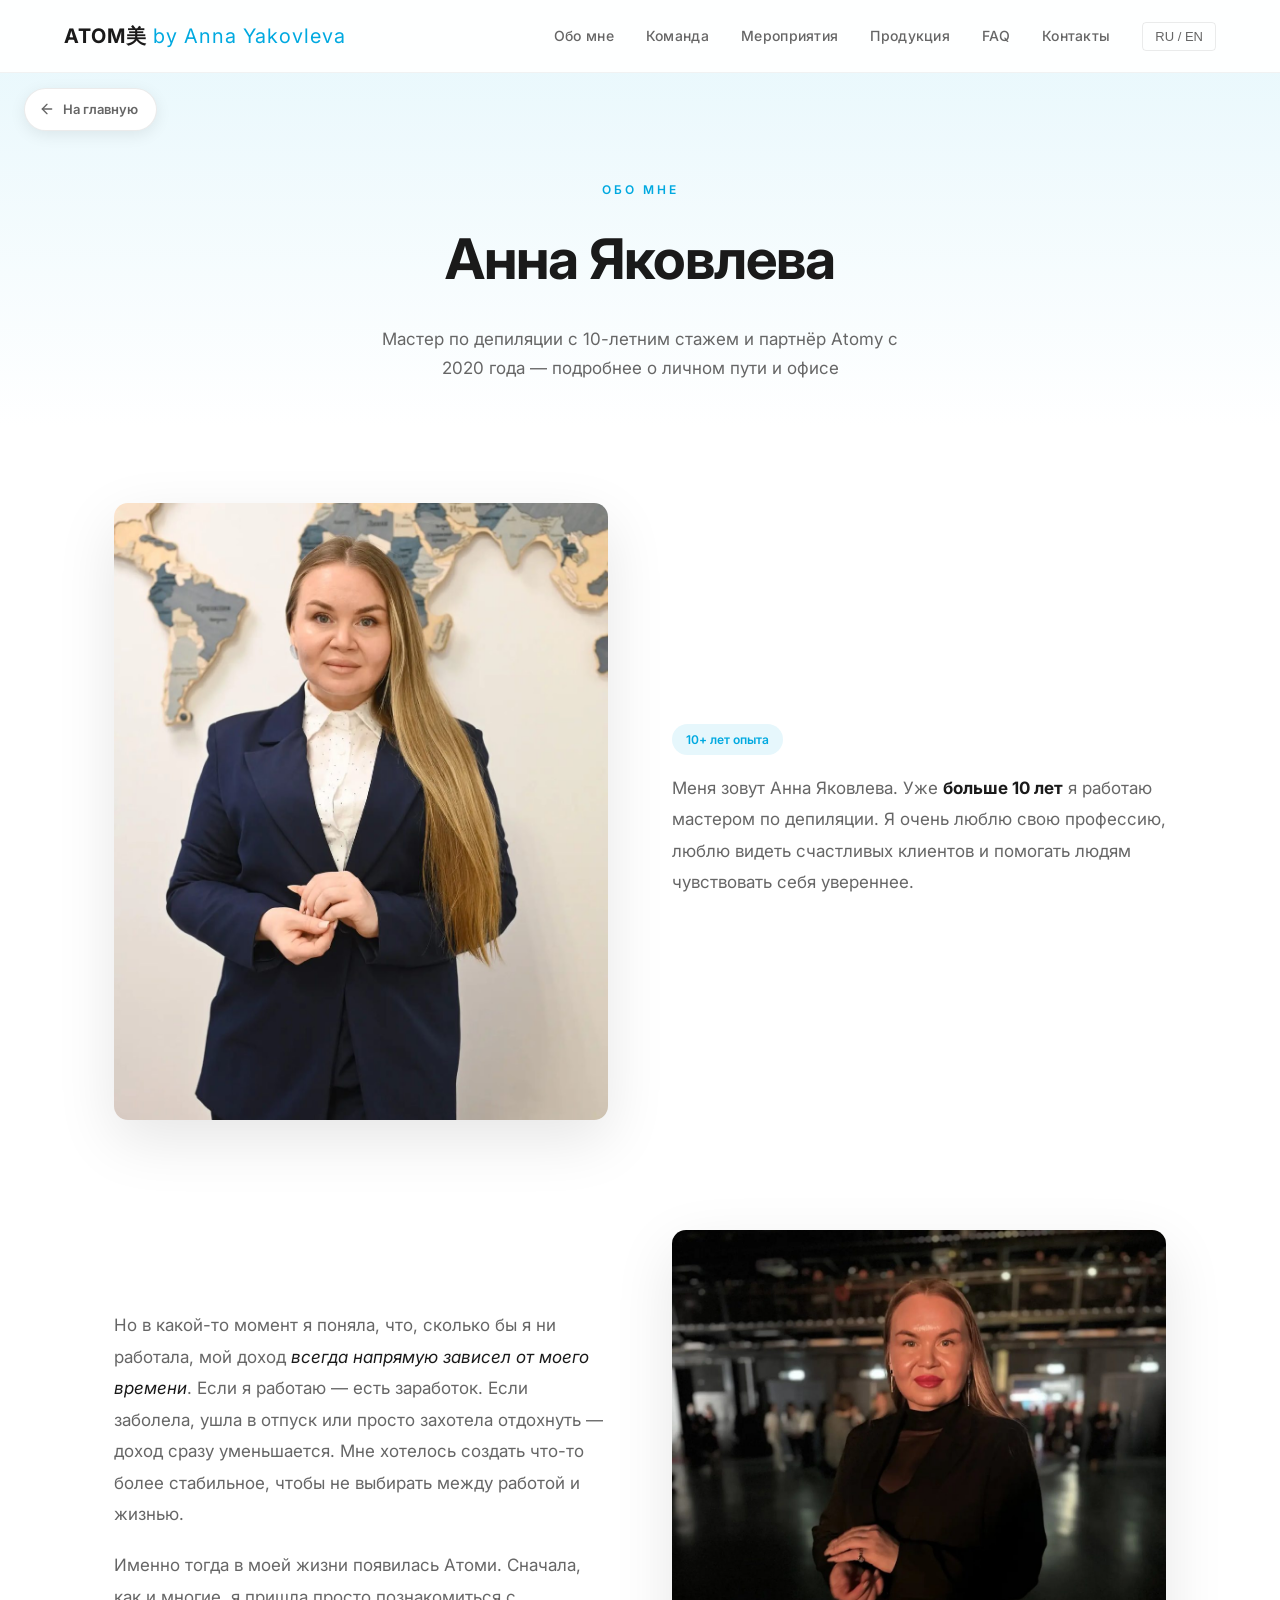
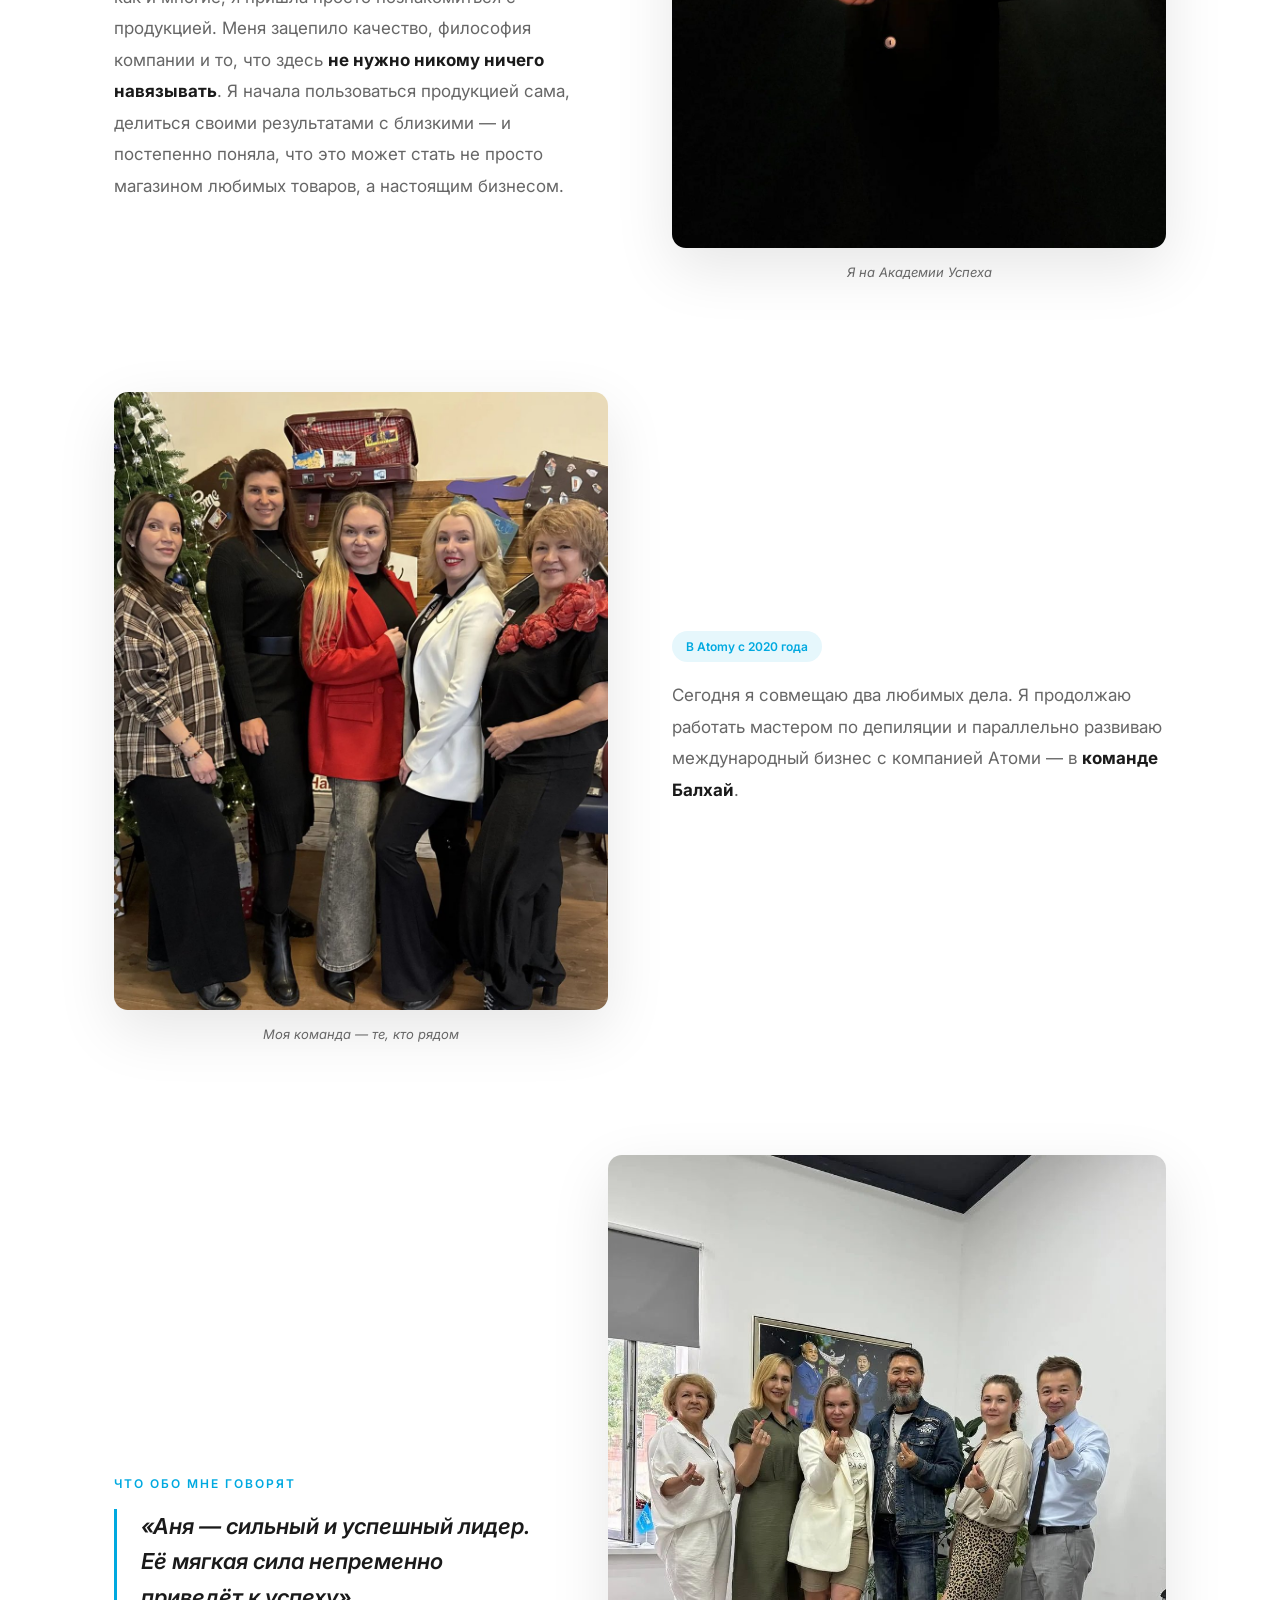
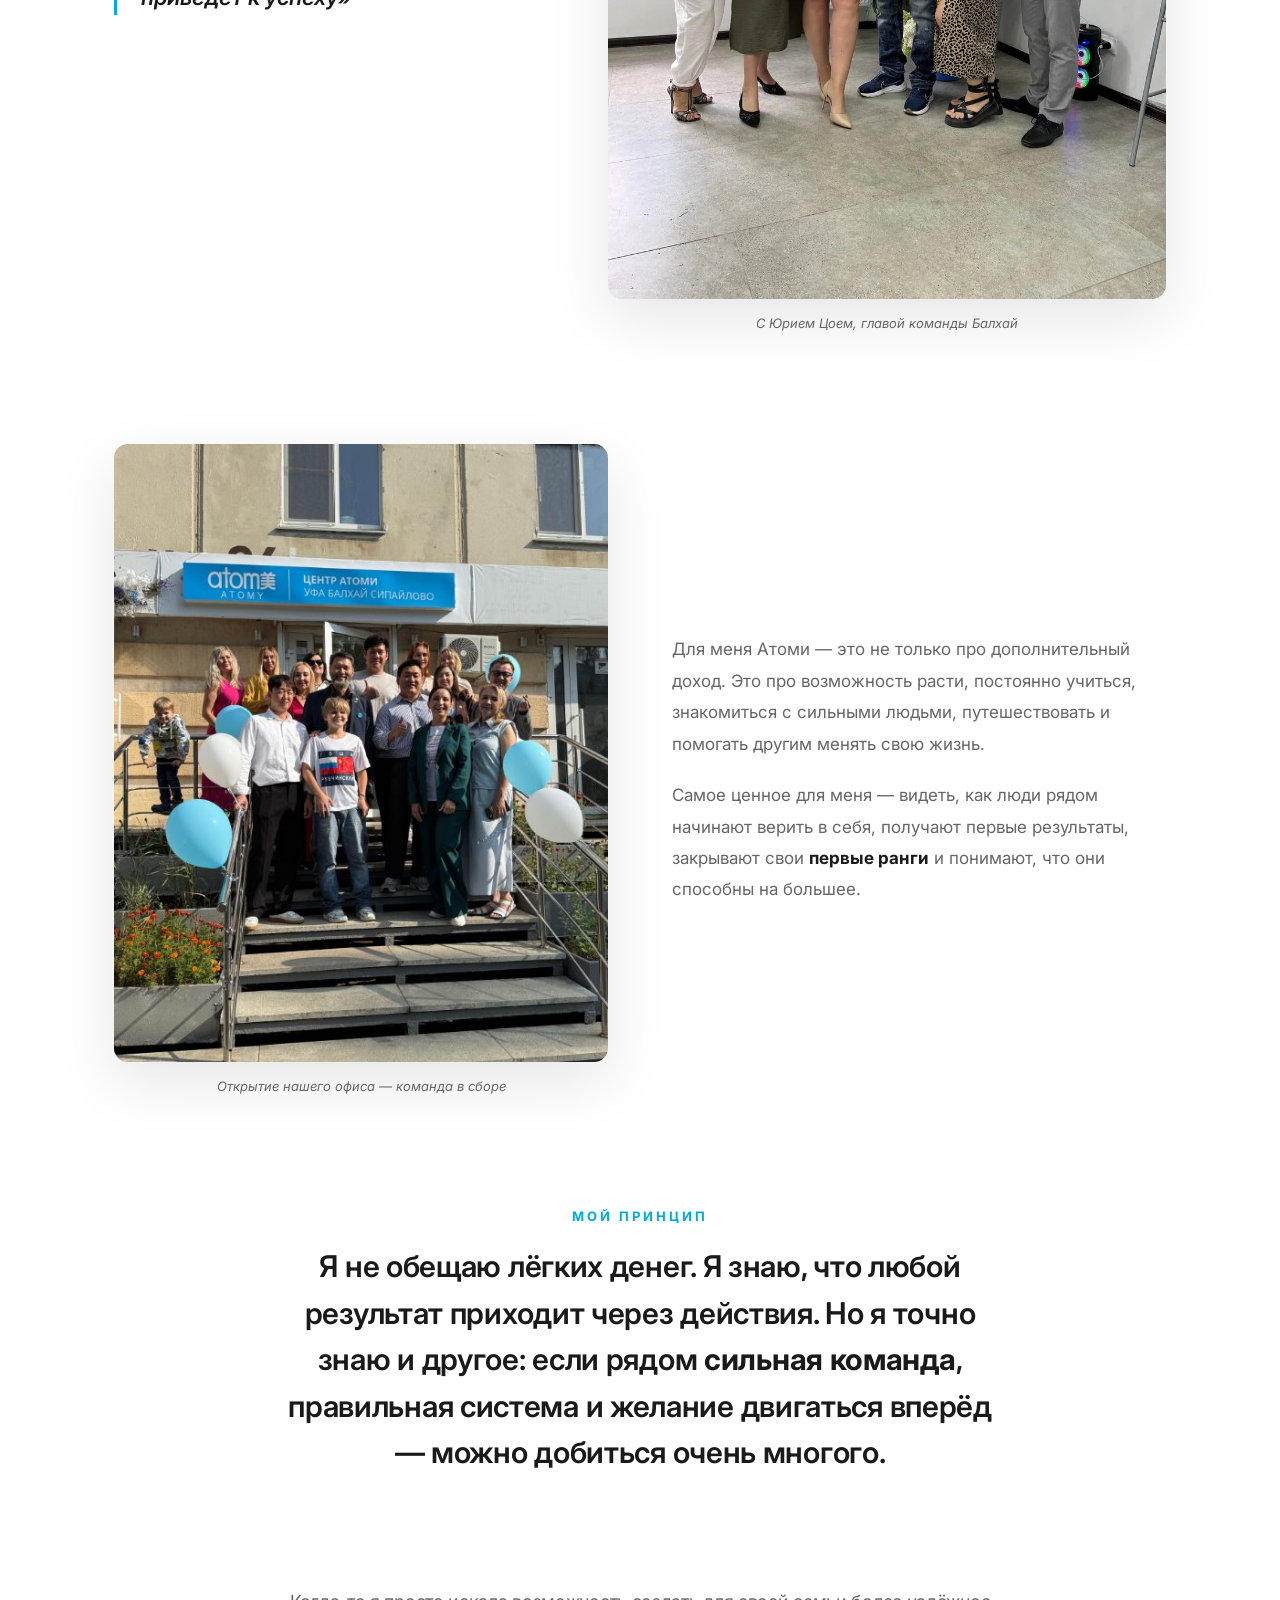
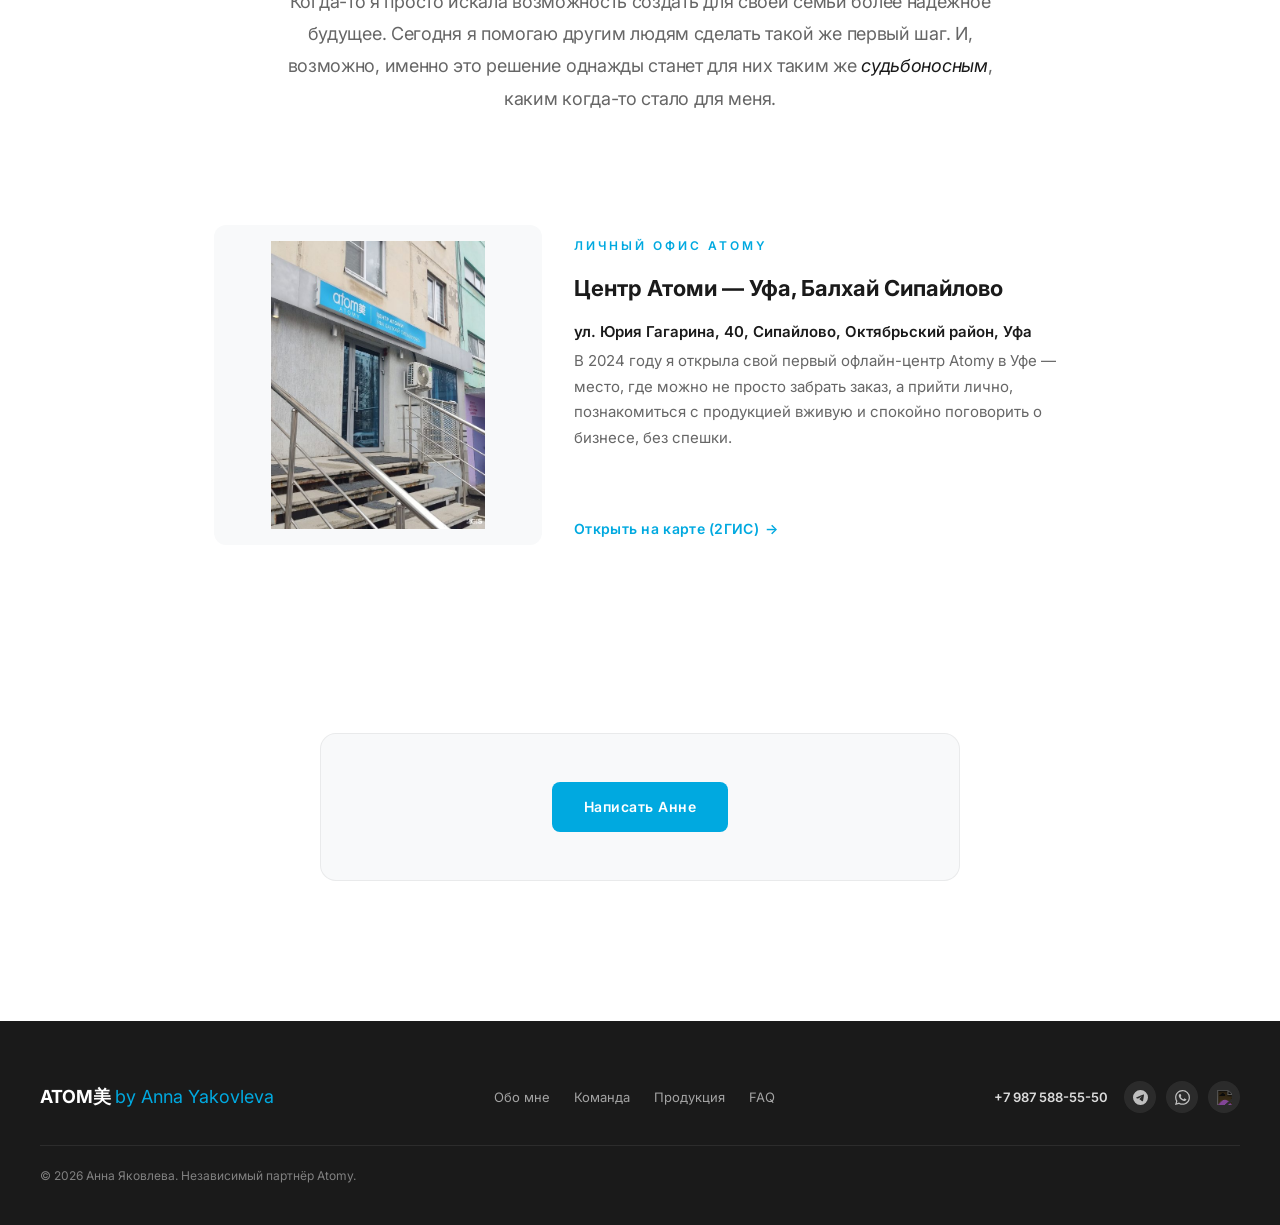
==== commit 8e4c9984: "Add files via upload" ====
--- a/anna/index.html
+++ b/anna/index.html
@@ -52,6 +52,7 @@
 				<img src="/assets/anna-portrait-office.jpg" alt="Анна Яковлева">
 			</div>
 			<div class="story-text-col reveal">
+				<div class="story-badge" data-i18n="anna_badge_experience">10+ лет опыта</div>
 				<p data-i18n="anna_s1_p1">Меня зовут Анна Яковлева. Уже больше 10 лет я работаю мастером по депиляции. Я очень люблю свою профессию, люблю видеть счастливых клиентов и помогать людям чувствовать себя увереннее.</p>
 			</div>
 		</div>
@@ -59,6 +60,7 @@
 		<div class="story-row story-reverse">
 			<div class="story-img-col reveal">
 				<img src="/assets/anna-portrait-event.jpg" alt="Анна Яковлева">
+				<div class="story-caption" data-i18n="anna_s2_caption">Я на Академии Успеха</div>
 			</div>
 			<div class="story-text-col reveal">
 				<p data-i18n="anna_s2_p1">Но в какой-то момент я поняла, что, сколько бы я ни работала, мой доход всегда напрямую зависел от моего времени. Если я работаю — есть заработок. Если заболела, ушла в отпуск или просто захотела отдохнуть — доход сразу уменьшается. Мне хотелось создать что-то более стабильное, чтобы не выбирать между работой и жизнью.</p>
@@ -72,21 +74,23 @@
 				<div class="story-caption" data-i18n="anna_s3_caption">Моя команда — те, кто рядом</div>
 			</div>
 			<div class="story-text-col reveal">
+				<div class="story-badge" data-i18n="anna_badge_since">В Atomy с 2020 года</div>
 				<p data-i18n="anna_s3_p1">Сегодня я совмещаю два любимых дела. Я продолжаю работать мастером по депиляции и параллельно развиваю международный бизнес с компанией Атоми — в команде Балхай.</p>
 			</div>
 		</div>
 
-		<div class="leader-quote">
+		<div class="leader-quote story-reverse">
 			<div class="story-img-col reveal">
 				<img src="/assets/yuri-tsoy-balkhai.jpg" alt="Юрий Цой и команда Балхай">
 				<div class="story-caption" data-i18n="anna_s4_caption">С Юрием Цоем, главой команды Балхай</div>
 			</div>
-			<div class="reveal">
+			<div class="leader-quote-content reveal">
+				<div class="leader-quote-kicker" data-i18n="anna_leader_kicker">Что обо мне говорят</div>
 				<p class="leader-quote-text" data-i18n="about_quote">«Аня — сильный и успешный лидер. Её мягкая сила непременно приведёт к успеху»</p>
 			</div>
 		</div>
 
-		<div class="story-row story-reverse">
+		<div class="story-row">
 			<div class="story-img-col reveal">
 				<img src="/assets/team-big-group.jpg" alt="Открытие офиса Atomy">
 				<div class="story-caption" data-i18n="anna_s5_caption">Открытие нашего офиса — команда в сборе</div>
@@ -98,7 +102,7 @@
 		</div>
 
 		<div class="pull-quote reveal">
-			<div class="pull-quote-mark">«</div>
+			<div class="pull-quote-mark" data-i18n="anna_pullquote_kicker">Мой принцип</div>
 			<p data-i18n="anna_pullquote">Я не обещаю лёгких денег. Я знаю, что любой результат приходит через действия. Но я точно знаю и другое: если рядом сильная команда, правильная система и желание двигаться вперёд — можно добиться очень многого.</p>
 		</div>
 
@@ -113,15 +117,14 @@
 			<div class="office-info reveal">
 				<div class="section-label" data-i18n="office_label">Личный офис Atomy</div>
 				<h3 data-i18n="office_title">Центр Атоми — Уфа, Балхай Сипайлово</h3>
-				<p data-i18n="office_address">ул. Юрия Гагарина, 40, Сипайлово, Октябрьский район, Уфа</p>
-				<p style="font-size:13px;color:var(--ts);margin-top:-12px" data-i18n="office_since">Офис открыт в 2024 году</p>
+				<p data-i18n="office_address" style="font-weight:600;color:var(--tp);margin-bottom:4px">ул. Юрия Гагарина, 40, Сипайлово, Октябрьский район, Уфа</p>
+				<p data-i18n="office_since">В 2024 году я открыла свой первый офлайн-центр Atomy в Уфе — место, где можно не просто забрать заказ, а прийти лично, познакомиться с продукцией вживую и спокойно поговорить о бизнесе, без спешки.</p>
 				<a href="https://2gis.ru/ufa/geo/70000001103608592" class="btn-more" target="_blank" rel="noopener" data-i18n="office_link">Открыть на карте (2ГИС)</a>
 			</div>
 		</div>
 
 		<section class="page-stub">
 			<div class="page-stub-inner">
-				<p data-i18n="page_stub_text">Эта страница ещё наполняется. Пока подробнее можно узнать напрямую у Анны — свяжитесь любым удобным способом.</p>
 				<a href="/#contact" class="btn btn-primary" data-i18n="page_stub_btn">Написать Анне</a>
 			</div>
 		</section>
@@ -162,7 +165,7 @@
 				function applyTranslations(lang) {
 				document.querySelectorAll('[data-i18n]').forEach(el => {
 				const key = el.getAttribute('data-i18n');
-				if (translations[lang] && translations[lang][key]) el.textContent = translations[lang][key];
+				if (translations[lang] && translations[lang][key]) el.innerHTML = translations[lang][key];
 				});
 				}
 
--- a/css/style.css
+++ b/css/style.css
@@ -885,9 +885,9 @@
 /* ---------- Заглушки внутренних страниц ---------- */
 
 .page-hero {
-  padding: 180px 24px 100px;
+  padding: 180px 24px 120px;
   text-align: center;
-  background: linear-gradient(135deg, #e6f7fc 0%, #fff 60%);
+  background: linear-gradient(180deg, #e6f7fc 0%, #fff 85%);
 }
 
 .page-hero-label {
@@ -1237,11 +1237,57 @@
 }
 
 .pull-quote-mark {
-  font-size: 48px;
-  color: var(--ab);
-  line-height: 1;
+  font-size: 13px;
   font-weight: 700;
-  margin-bottom: 8px;
+  letter-spacing: 3px;
+  text-transform: uppercase;
+  color: var(--ab);
+  margin-bottom: 16px;
+}
+
+.leader-quote .leader-quote-content {
+  order: 2;
+}
+
+.leader-quote.story-reverse .story-img-col {
+  order: 2;
+}
+
+.leader-quote.story-reverse .leader-quote-content {
+  order: 1;
+}
+
+.leader-quote-kicker {
+  font-size: 12px;
+  font-weight: 600;
+  letter-spacing: 2px;
+  text-transform: uppercase;
+  color: var(--ab);
+  margin-bottom: 16px;
+}
+
+.story-badge {
+  display: inline-block;
+  font-size: 12px;
+  font-weight: 600;
+  color: var(--ab);
+  background: var(--abl);
+  padding: 6px 14px;
+  border-radius: 999px;
+  margin-bottom: 18px;
+}
+
+.story-text-col strong,
+.leader-quote-content strong {
+  color: var(--tp);
+  font-weight: 700;
+}
+
+.story-text-col em,
+.leader-quote-content em,
+.pull-quote em {
+  font-style: italic;
+  color: var(--tp);
 }
 
 .leader-quote {
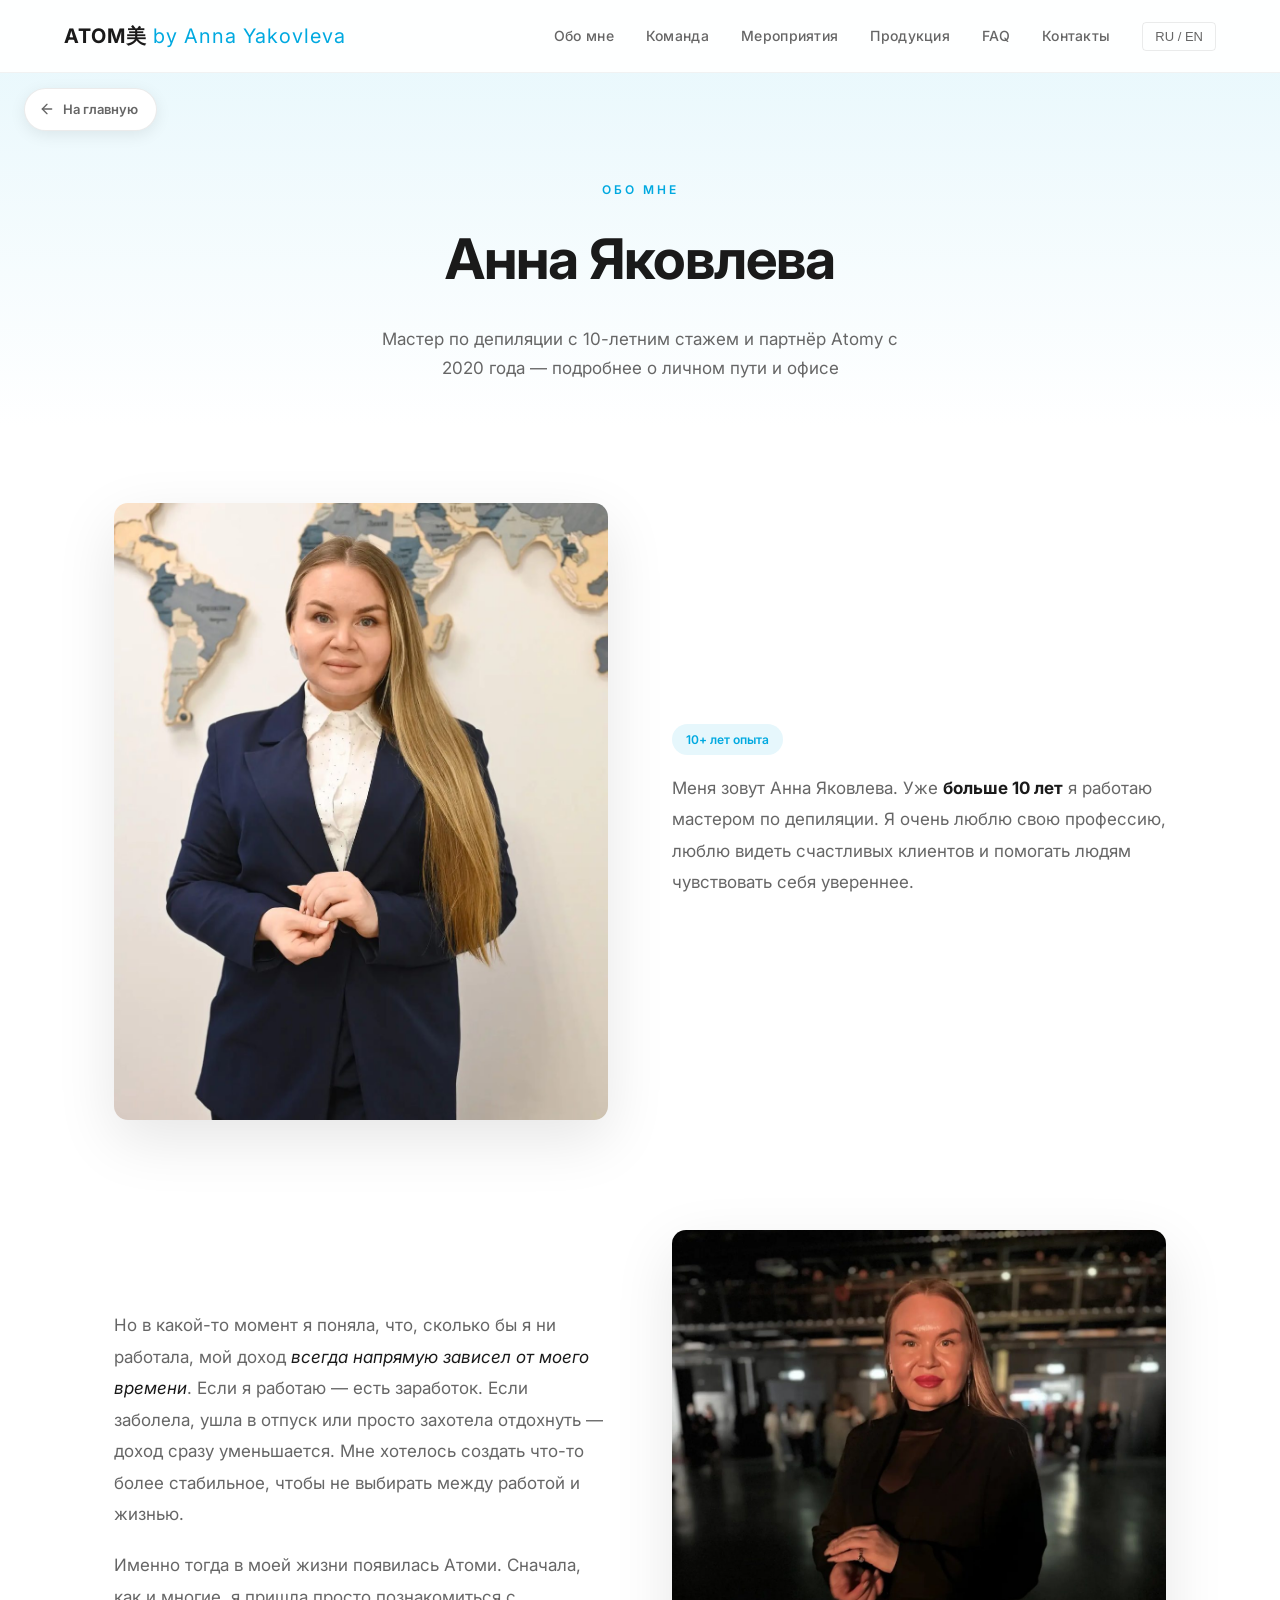
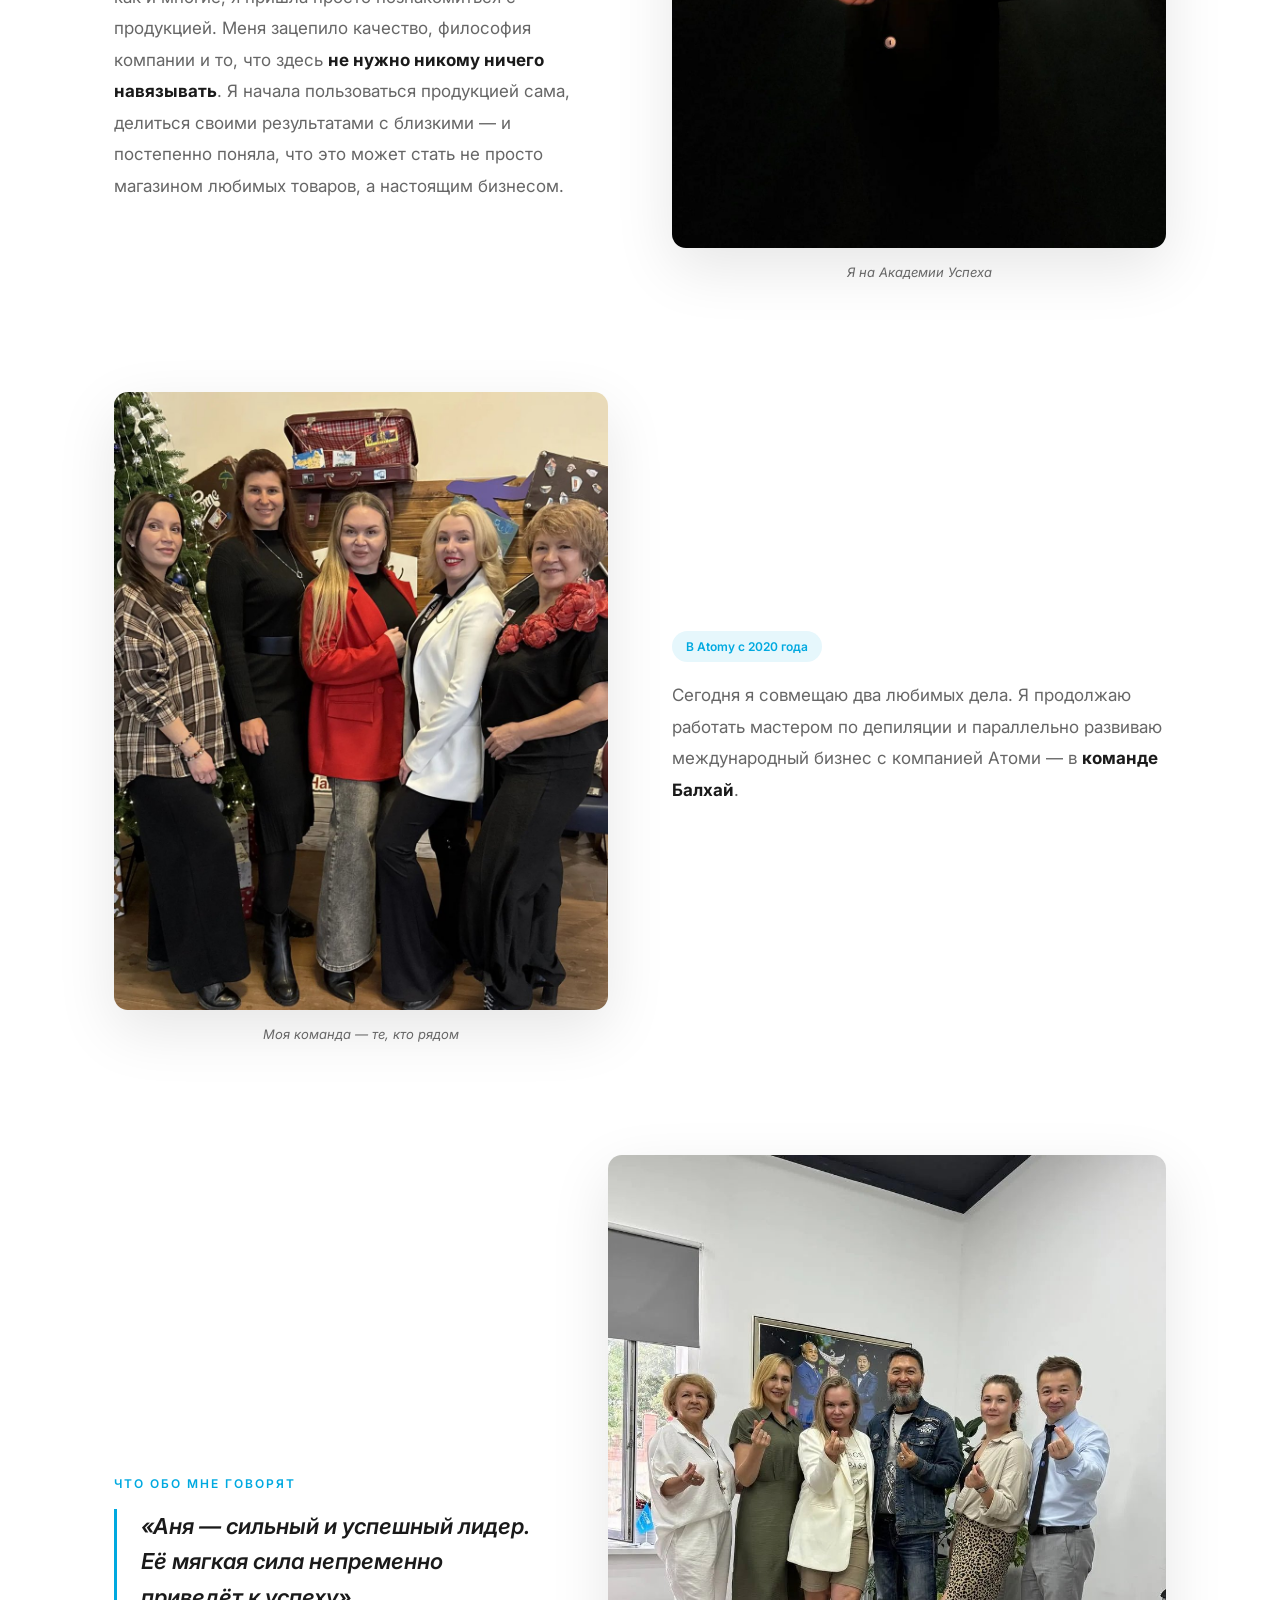
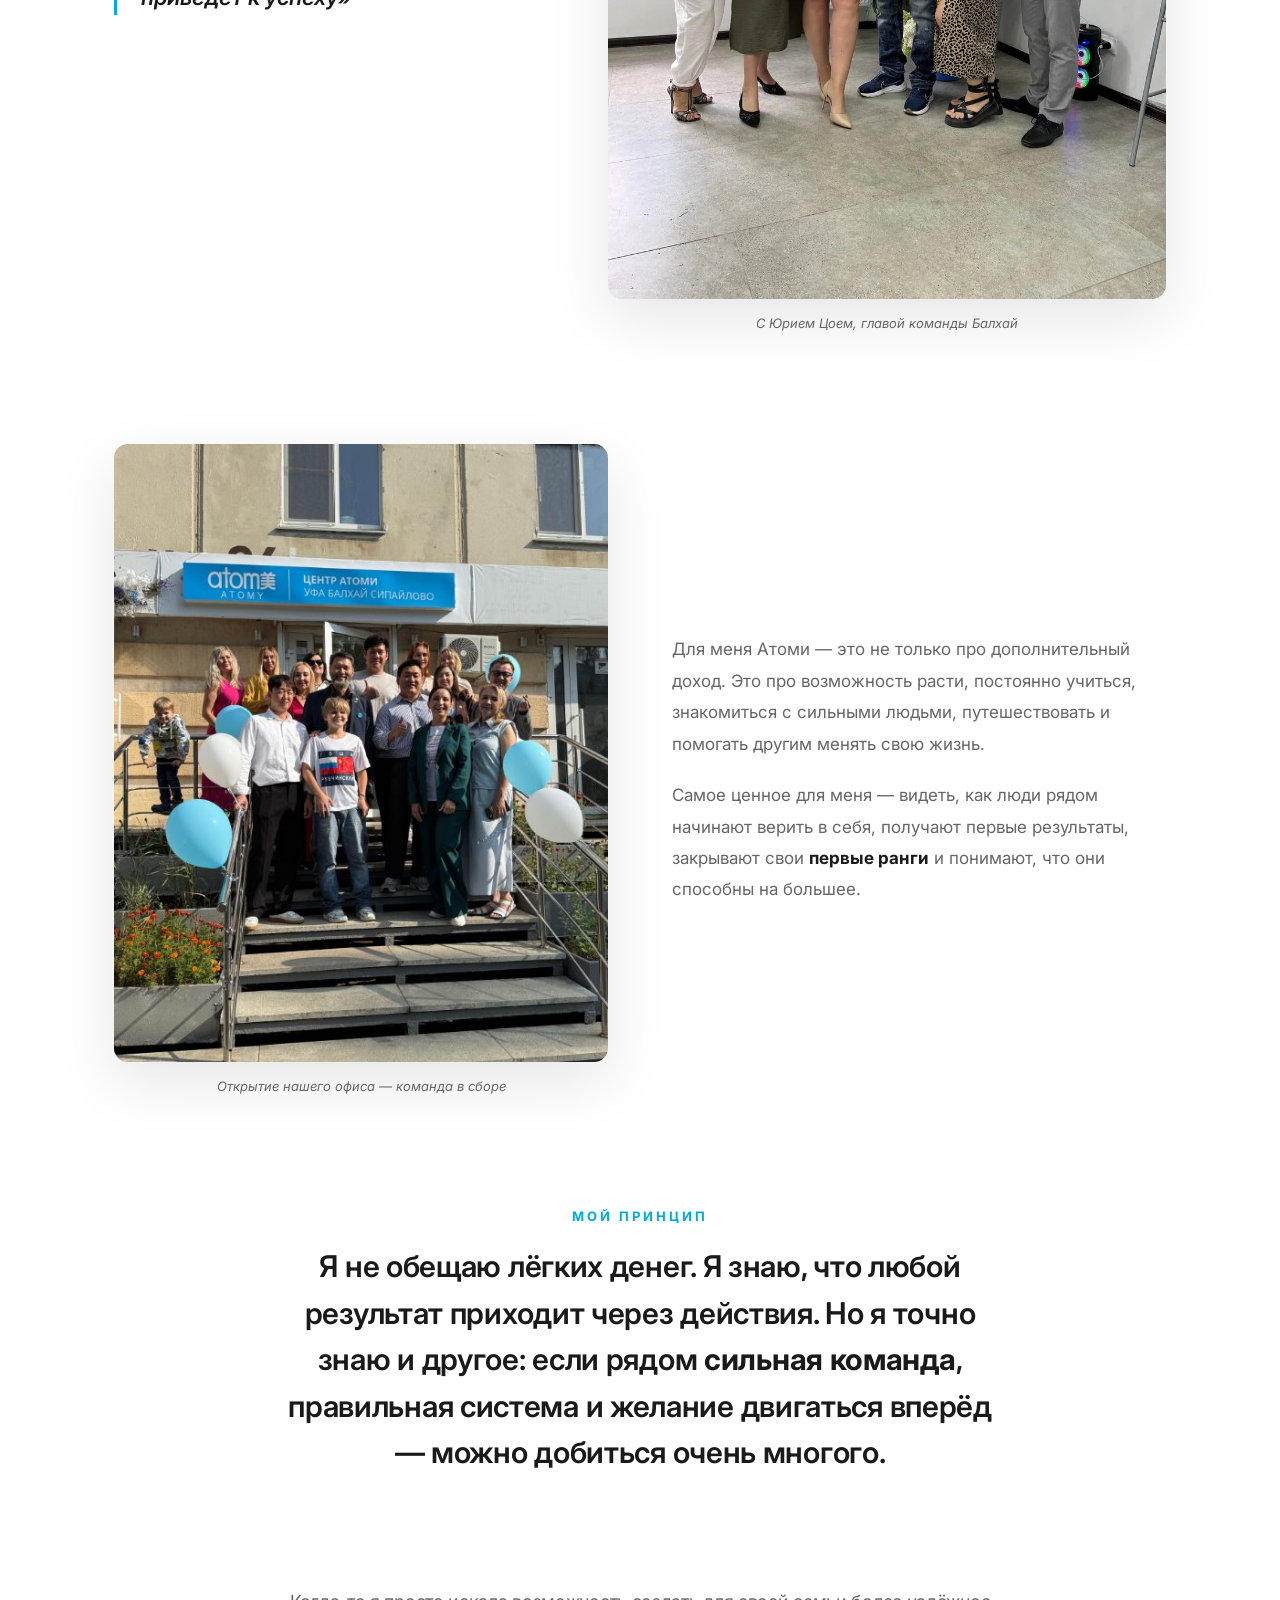
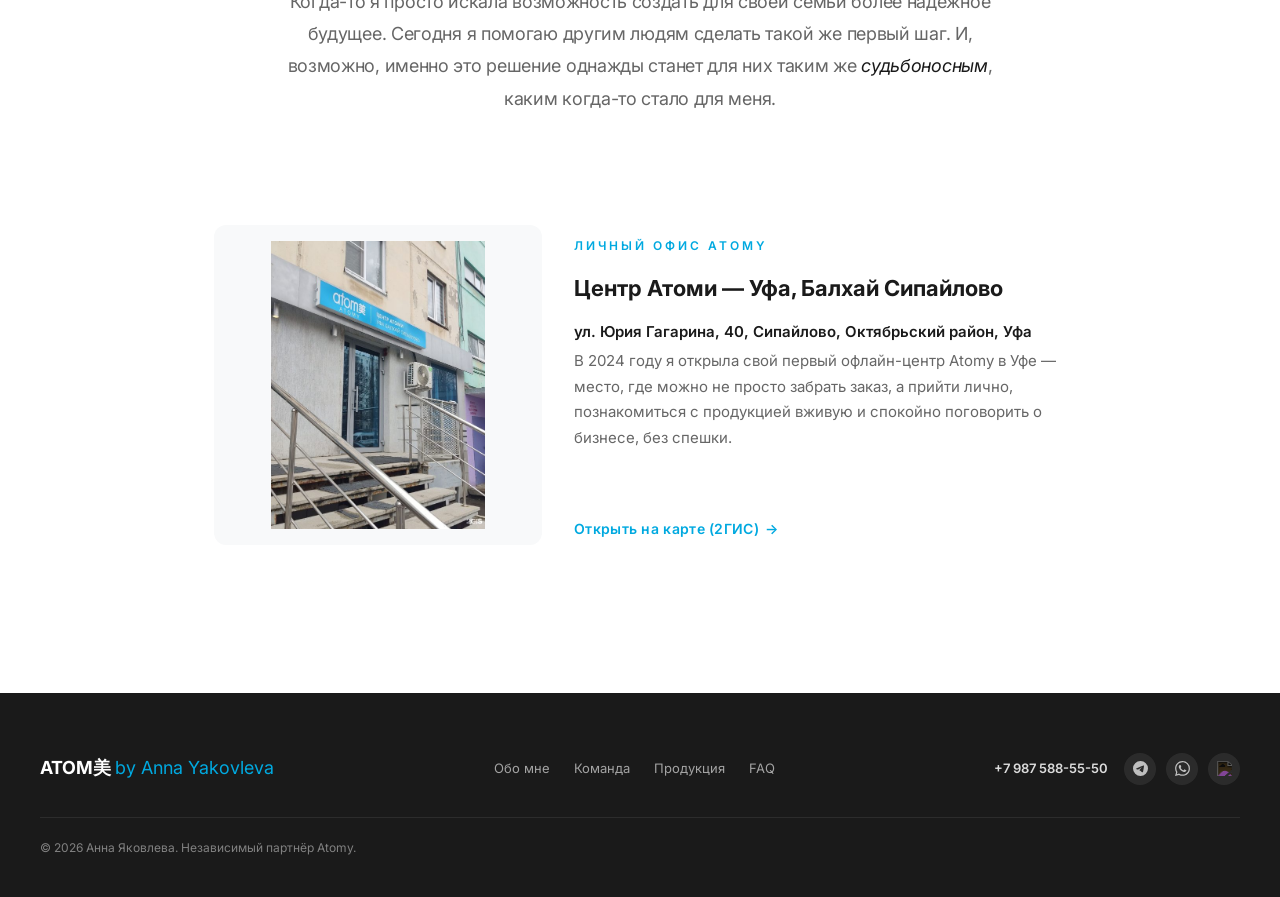
==== commit 85a46a31: "Add files via upload" ====
--- a/anna/index.html
+++ b/anna/index.html
@@ -38,7 +38,7 @@
 			</div>
 		</header>
 
-		<a href="/" class="back-home"><svg viewBox="0 0 24 24" fill="none" stroke="currentColor" stroke-width="2" stroke-linecap="round" stroke-linejoin="round"><path d="M19 12H5"/><path d="M12 19l-7-7 7-7"/></svg><span data-i18n="back_to_home">На главную</span></a>
+		<a href="/" class="back-home" id="backHomeLink"><svg viewBox="0 0 24 24" fill="none" stroke="currentColor" stroke-width="2" stroke-linecap="round" stroke-linejoin="round"><path d="M19 12H5"/><path d="M12 19l-7-7 7-7"/></svg><span data-i18n="back_to_home">На главную</span></a>
 
 
 		<section class="page-hero">
@@ -110,7 +110,7 @@
 			<p style="font-size:18px;font-weight:400;color:var(--ts);line-height:1.8" data-i18n="anna_closing">Когда-то я просто искала возможность создать для своей семьи более надёжное будущее. Сегодня я помогаю другим людям сделать такой же первый шаг. И, возможно, именно это решение однажды станет для них таким же судьбоносным, каким когда-то стало для меня.</p>
 		</div>
 
-		<div class="office-card">
+		<div class="office-card" style="margin-bottom: 140px">
 			<div class="reveal">
 				<img src="/assets/office-storefront.jpg" alt="Офис Atomy — Уфа, Балхай Сипайлово">
 			</div>
@@ -122,12 +122,6 @@
 				<a href="https://2gis.ru/ufa/geo/70000001103608592" class="btn-more" target="_blank" rel="noopener" data-i18n="office_link">Открыть на карте (2ГИС)</a>
 			</div>
 		</div>
-
-		<section class="page-stub">
-			<div class="page-stub-inner">
-				<a href="/#contact" class="btn btn-primary" data-i18n="page_stub_btn">Написать Анне</a>
-			</div>
-		</section>
 
 		<footer class="footer">
 			<div class="footer-inner">
@@ -201,6 +195,18 @@
 				else header.classList.remove('scrolled');
 				});
 
+				/* "На главную" — если пришли с самого сайта, возвращаем ровно туда, откуда зашли
+				(в том числе на тот же якорь/скролл), а не просто на верх главной */
+				const backHomeLink = document.getElementById('backHomeLink');
+				if (backHomeLink) {
+				backHomeLink.addEventListener('click', function (e) {
+				if (document.referrer && document.referrer.indexOf(location.host) !== -1 && window.history.length > 1) {
+				e.preventDefault();
+				window.history.back();
+				}
+				});
+				}
+
 				const mobileMenuBtn = document.getElementById('mobileMenuBtn');
 				const mobileNav = document.getElementById('mobileNav');
 				mobileMenuBtn.addEventListener('click', () => mobileNav.classList.toggle('open'));
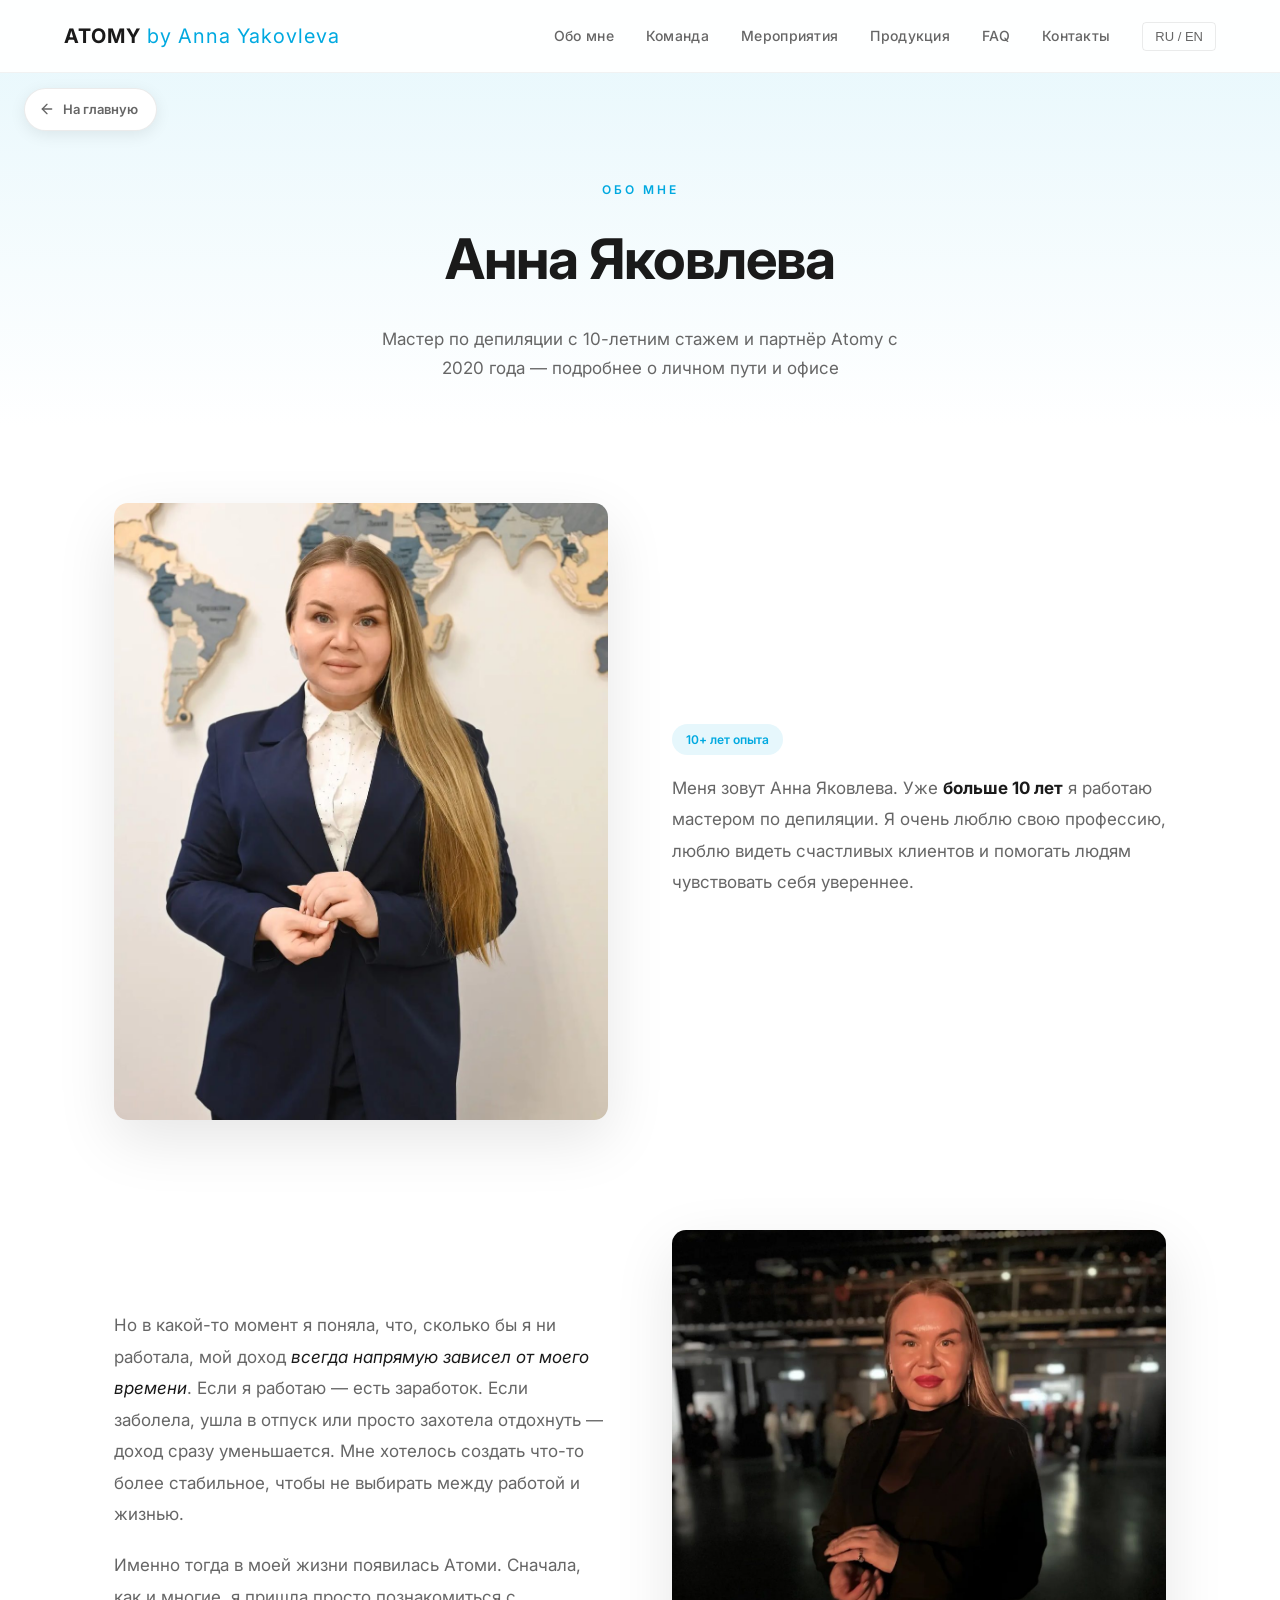
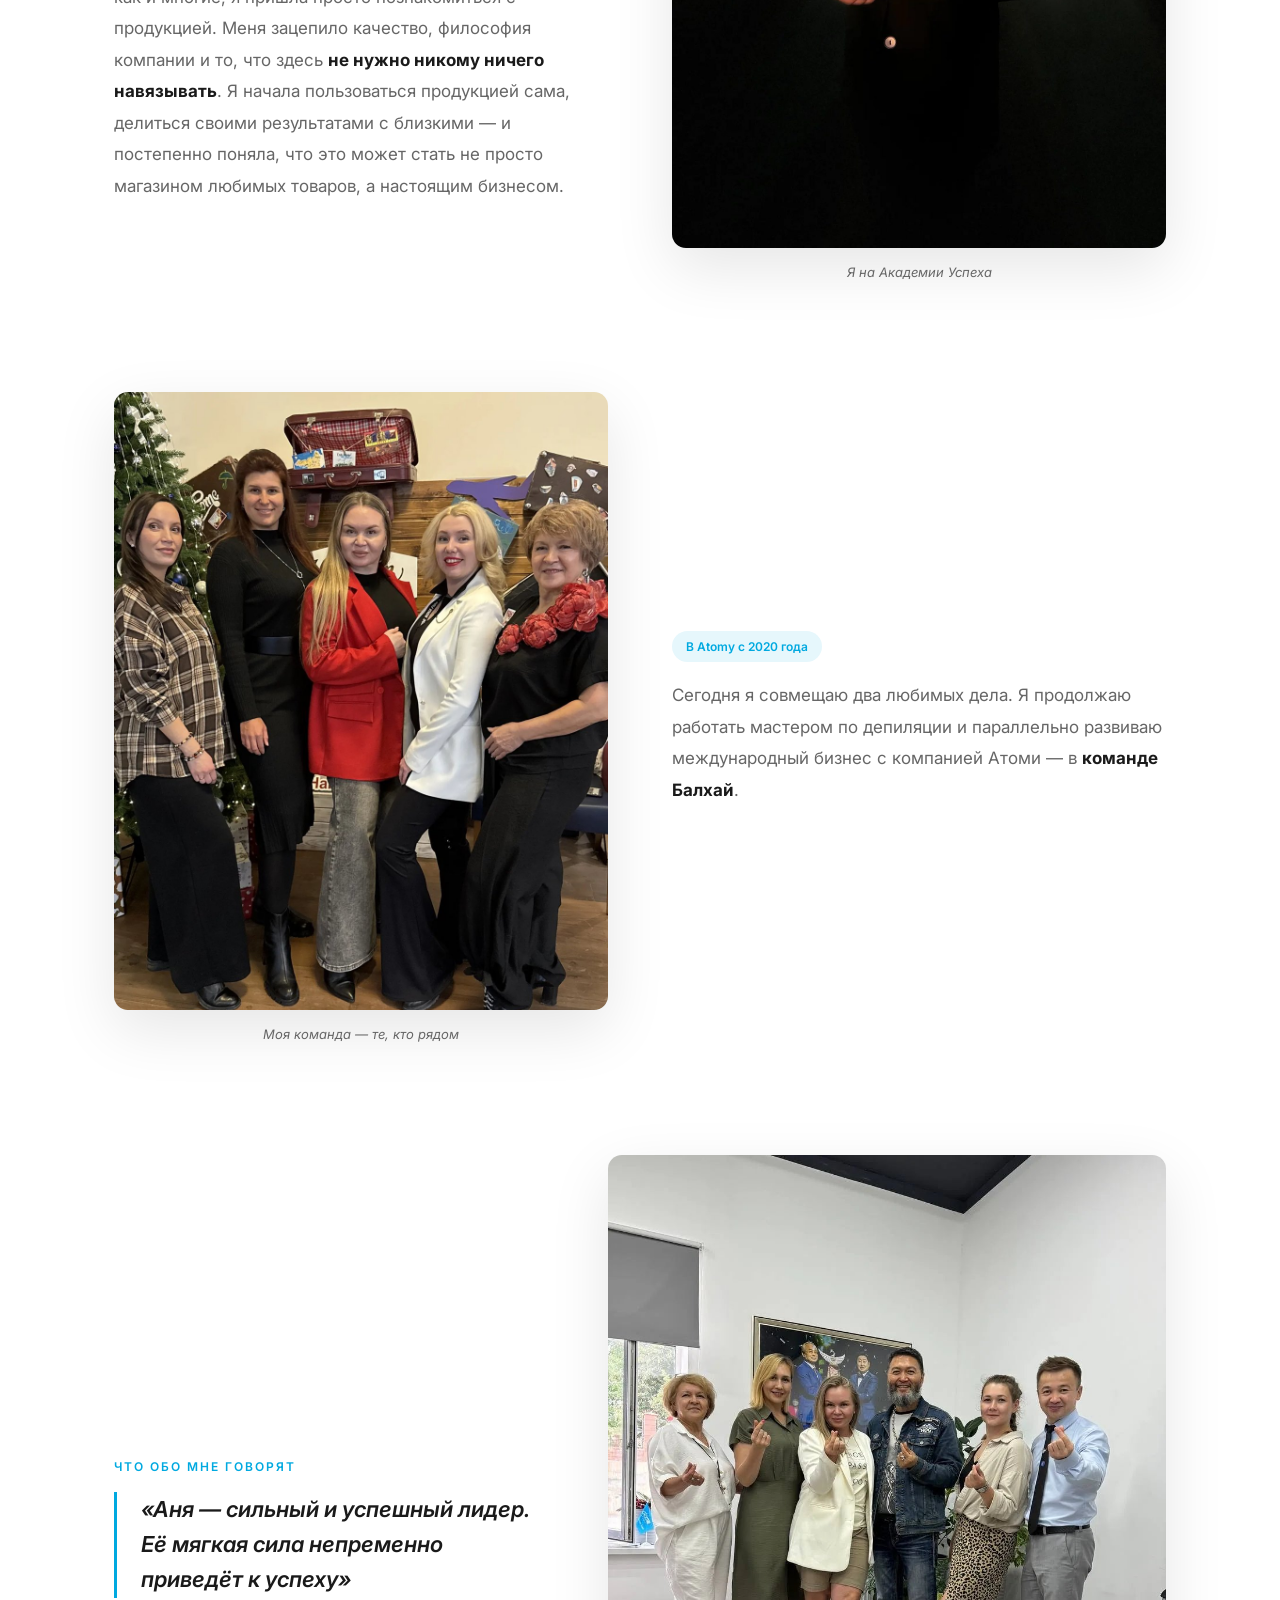
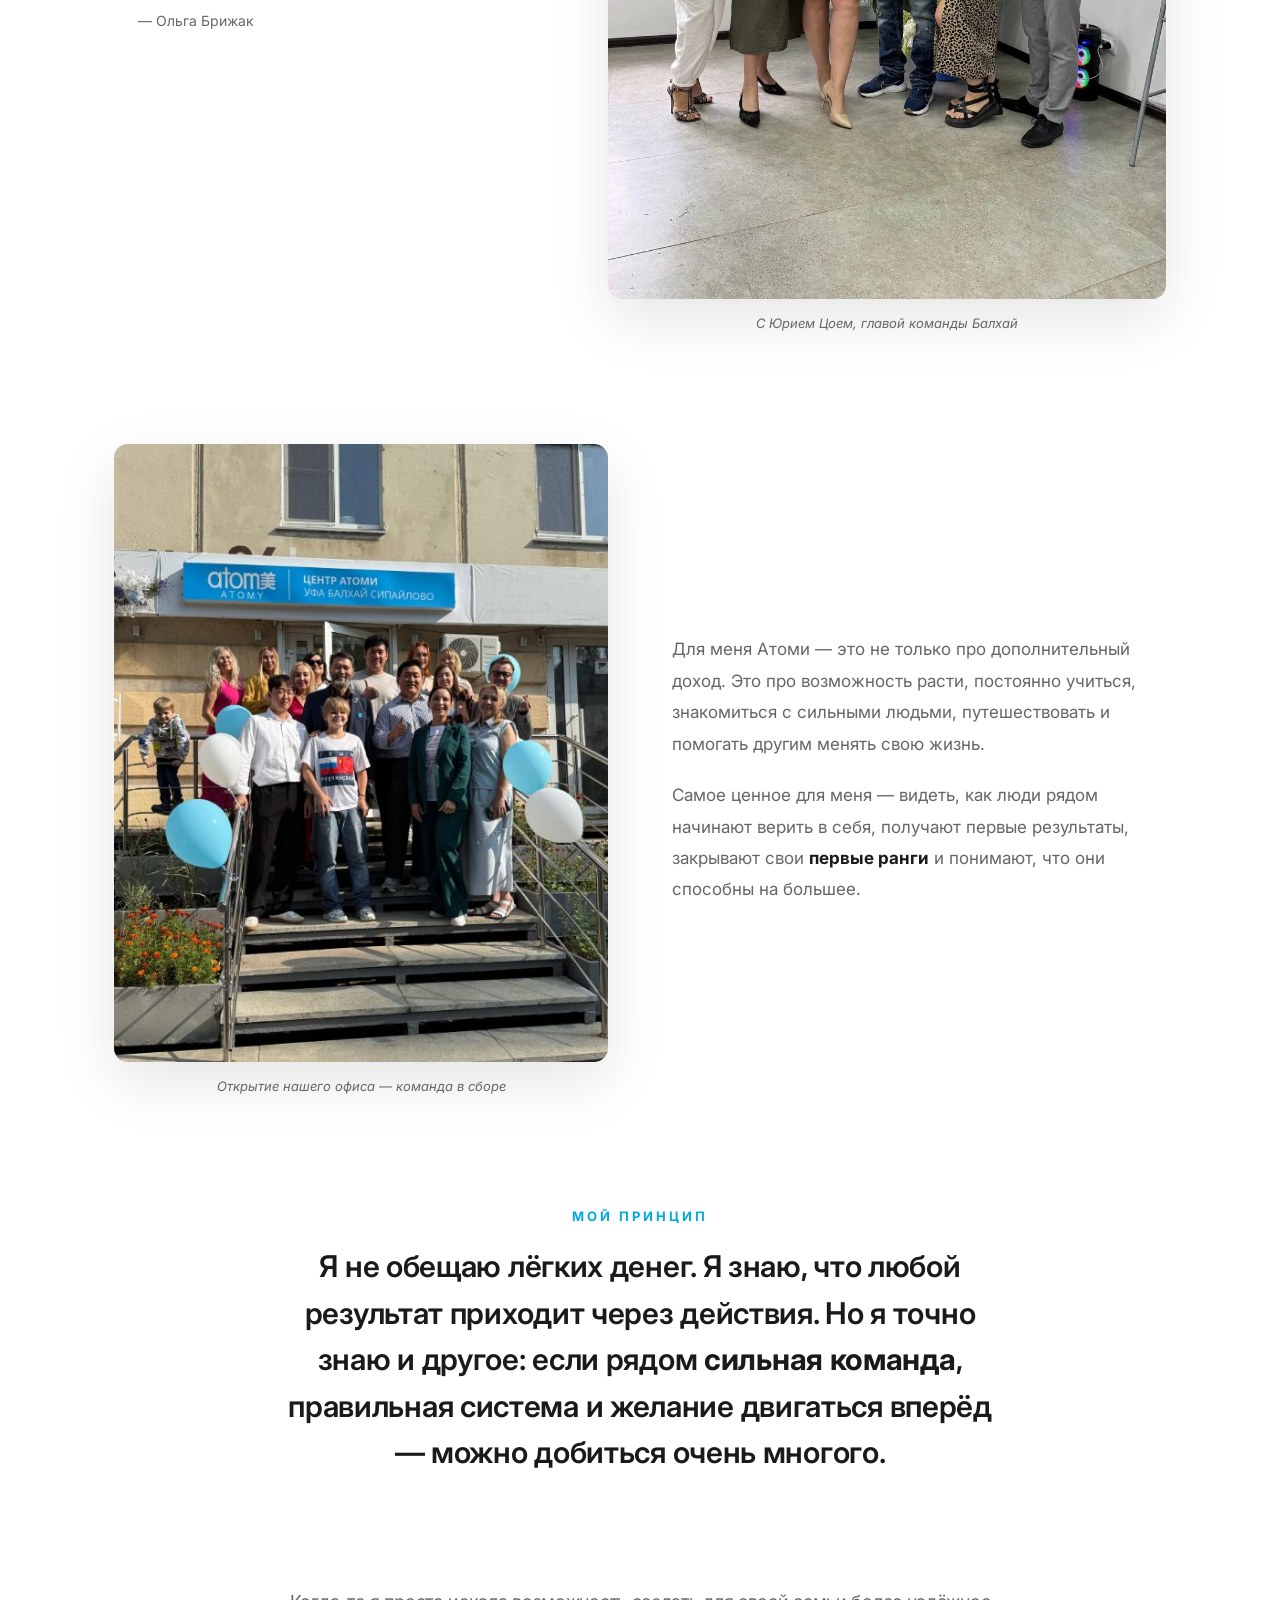
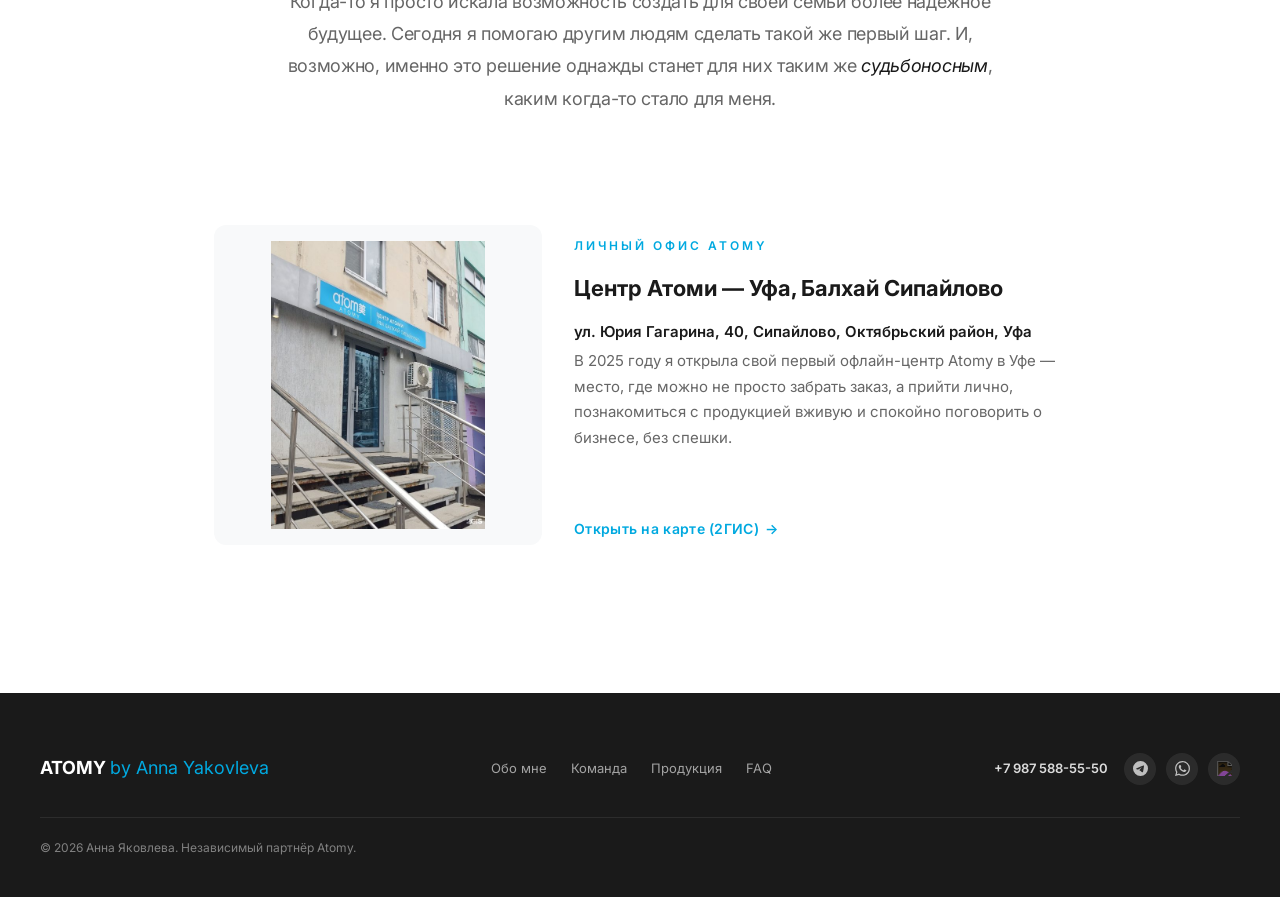
==== commit 29513d95: "Add files via upload" ====
--- a/anna/index.html
+++ b/anna/index.html
@@ -15,7 +15,7 @@
 
 		<header class="header" id="header">
 			<div class="header-inner">
-				<a href="/" class="logo">ATOM美 <span>by Anna Yakovleva</span></a>
+				<a href="/" class="logo">ATOMY <span>by Anna Yakovleva</span></a>
 				<nav class="nav">
 					<a href="/#about" data-i18n="nav_about">Обо мне</a>
 					<a href="/team/" data-i18n="nav_team">Команда</a>
@@ -87,6 +87,7 @@
 			<div class="leader-quote-content reveal">
 				<div class="leader-quote-kicker" data-i18n="anna_leader_kicker">Что обо мне говорят</div>
 				<p class="leader-quote-text" data-i18n="about_quote">«Аня — сильный и успешный лидер. Её мягкая сила непременно приведёт к успеху»</p>
+				<p style="font-size:14px;color:var(--ts);margin-top:12px;padding-left:24px" data-i18n="about_quote_author">— Ольга Брижак</p>
 			</div>
 		</div>
 
@@ -127,7 +128,7 @@
 			<div class="footer-inner">
 				<div class="footer-top">
 					<div class="footer-brand-block">
-						<div class="footer-brand">ATOM美 <span>by Anna Yakovleva</span></div>
+						<div class="footer-brand">ATOMY <span>by Anna Yakovleva</span></div>
 					</div>
 					<nav class="footer-nav">
 						<a href="/#about" data-i18n="footer_about">Обо мне</a>
@@ -169,7 +170,7 @@
 				applyTranslations(lang);
 				}
 
-				fetch('/js/translations.json')
+				fetch('/js/anna.json')
 				.then(res => res.json())
 				.then(data => { translations = data; applyTranslations(currentLang); })
 				.catch(err => console.error('Не удалось загрузить переводы:', err));
--- a/css/style.css
+++ b/css/style.css
@@ -223,8 +223,16 @@
 }
 
 .mobile-nav .lang-switch {
-  align-self: flex-start;
-  margin-top: 8px;
+  align-self: stretch;
+  margin-top: 4px;
+  padding: 16px 0 0;
+  border: none;
+  border-top: 1px solid rgba(0, 0, 0, .08);
+  border-radius: 0;
+  text-align: center;
+  font-size: 14px;
+  font-weight: 600;
+  background: transparent;
 }
 
 /* ---------- Hero ---------- */
@@ -1396,6 +1404,15 @@
   }
 }
 
+/* ---------- Логотип на мобильных: помещаем в одну строку ---------- */
+
+@media (max-width: 480px) {
+  .logo,
+  .footer-brand {
+    font-size: 16px;
+  }
+}
+
 /* ---------- Кнопка "на главную" (внутренние страницы) ---------- */
 
 .back-home {
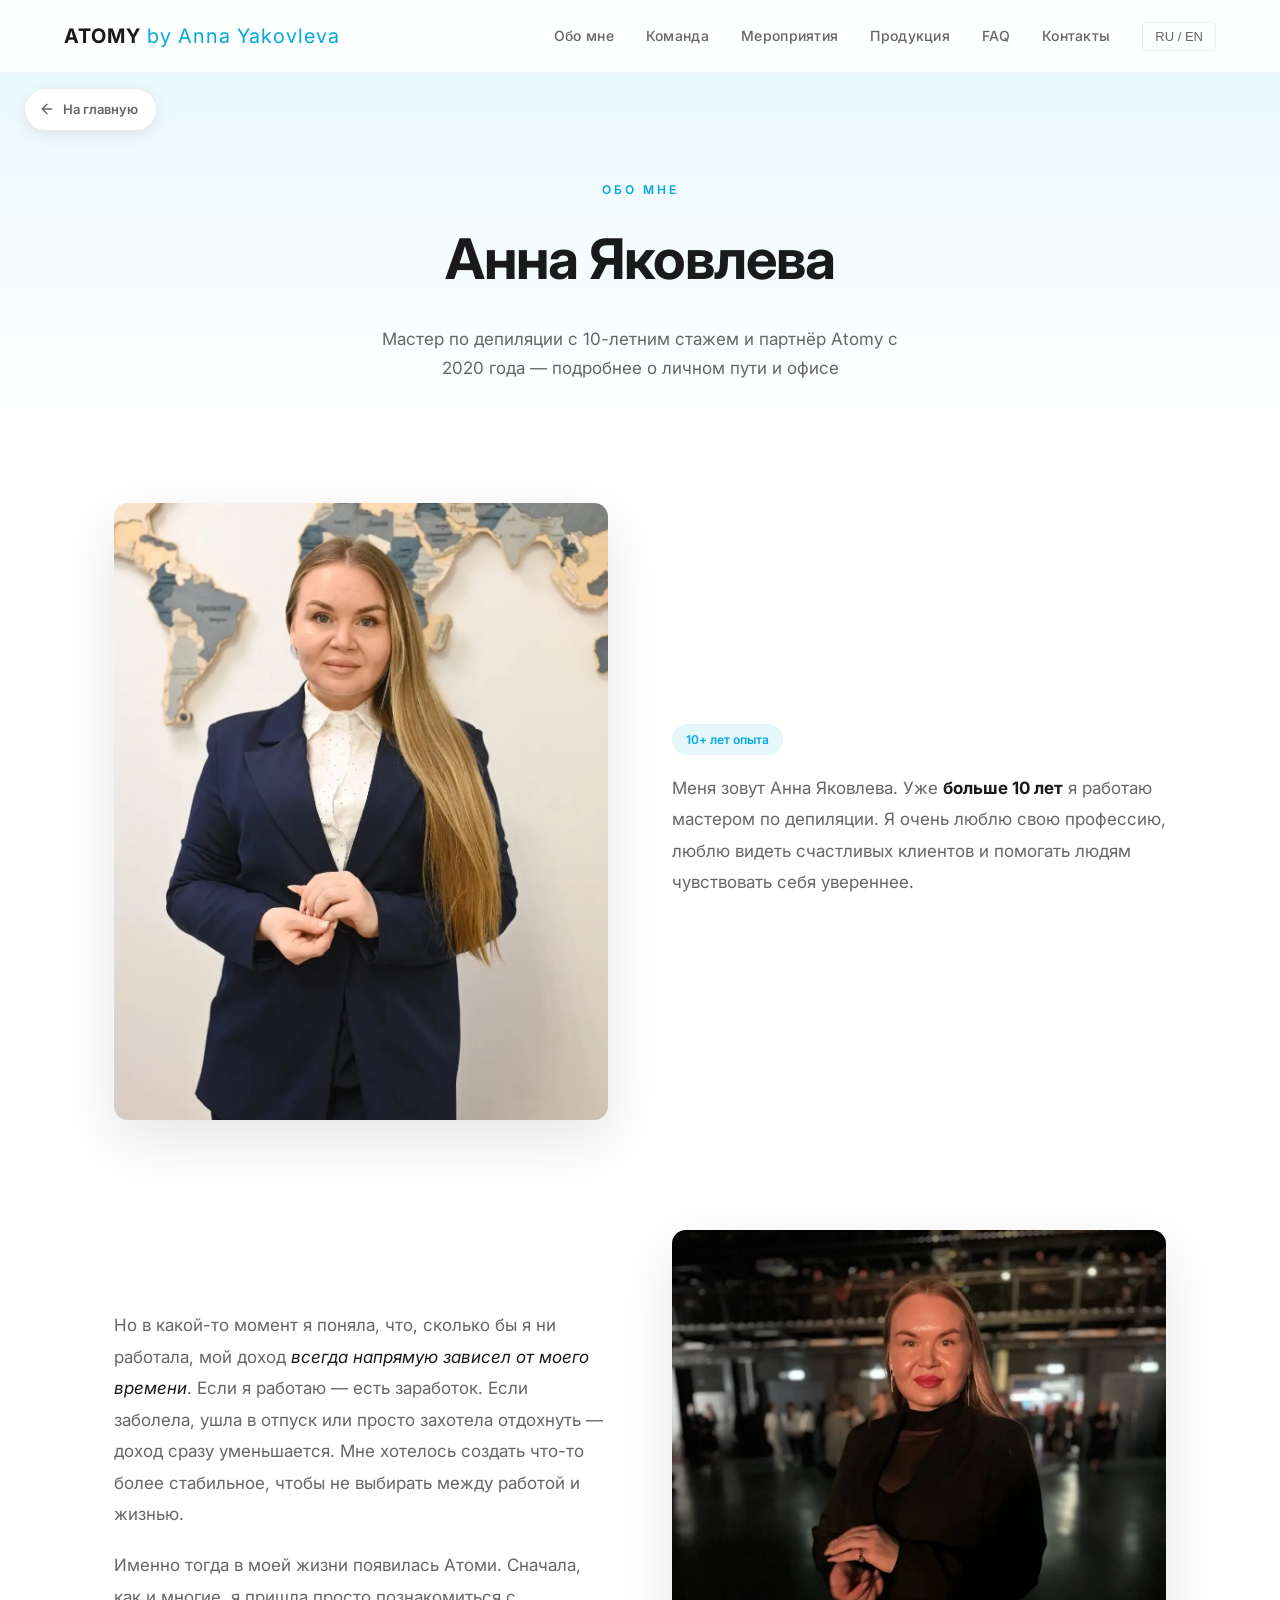
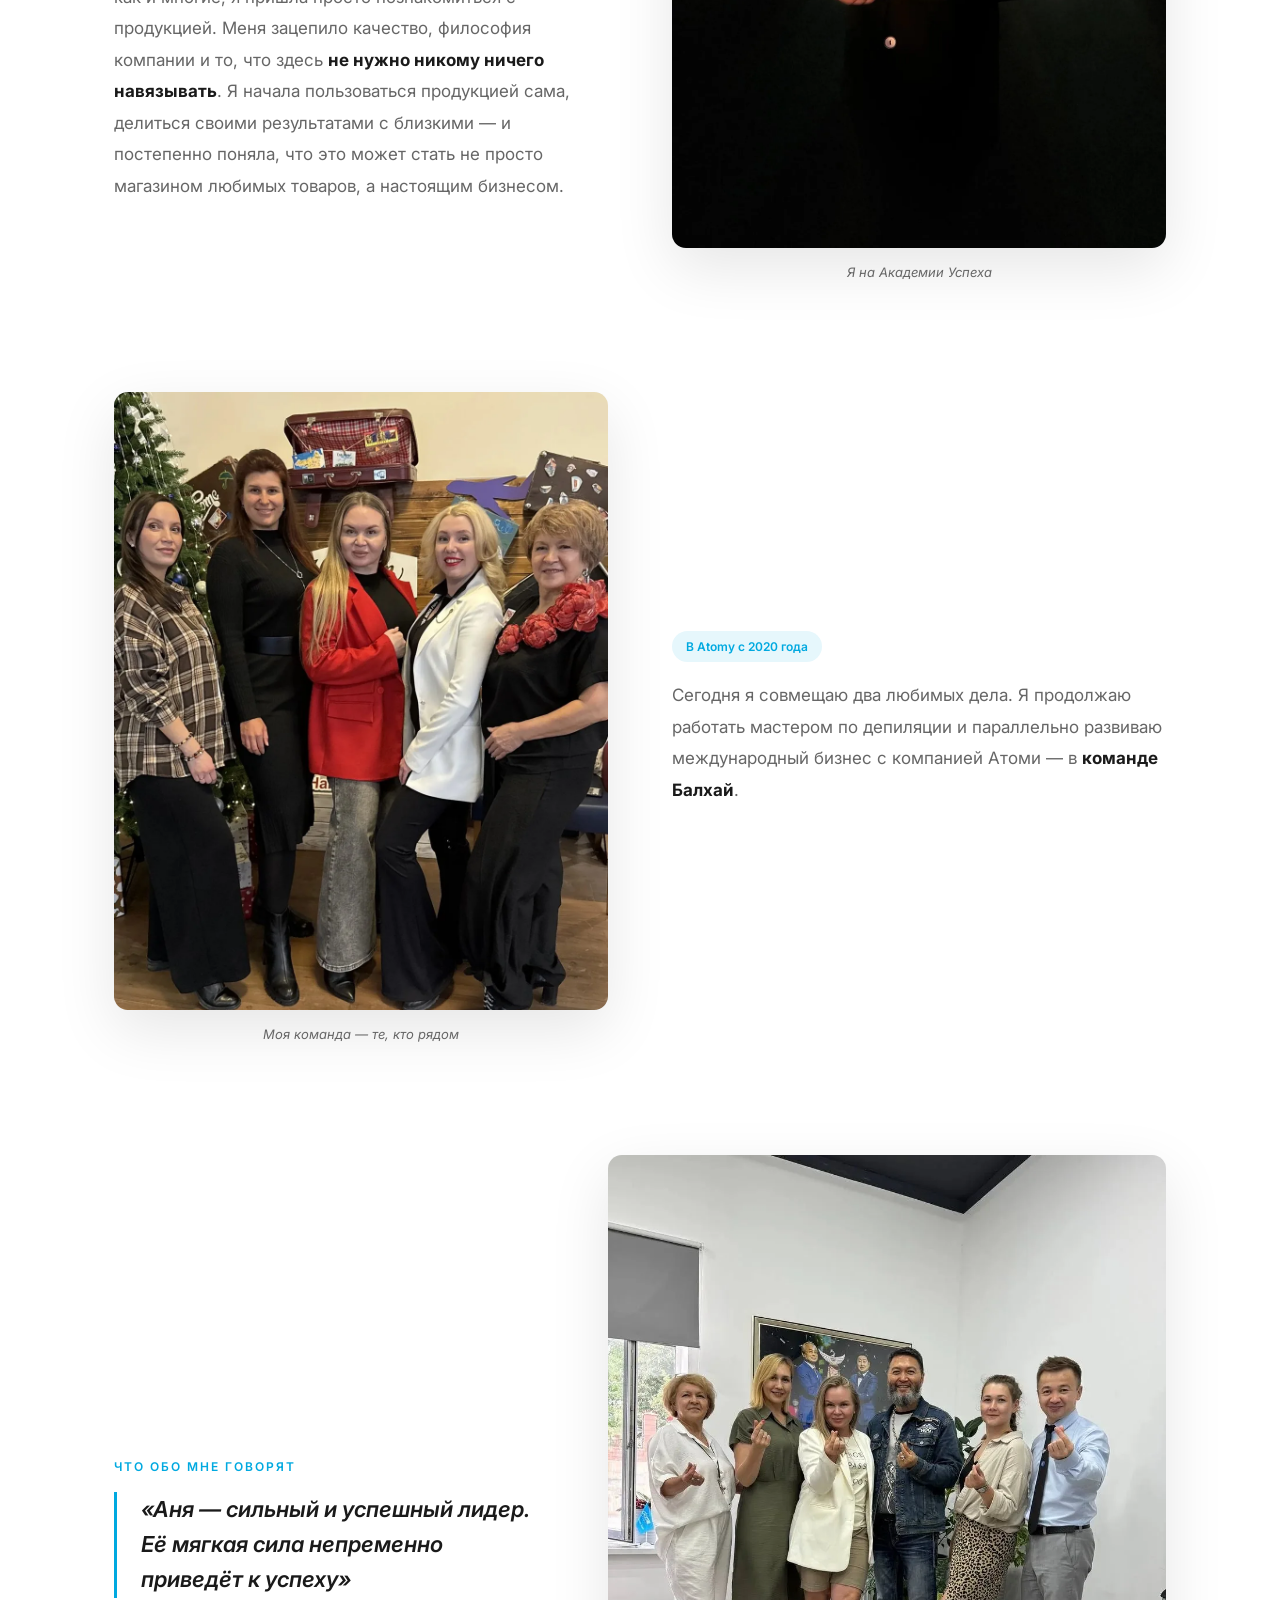
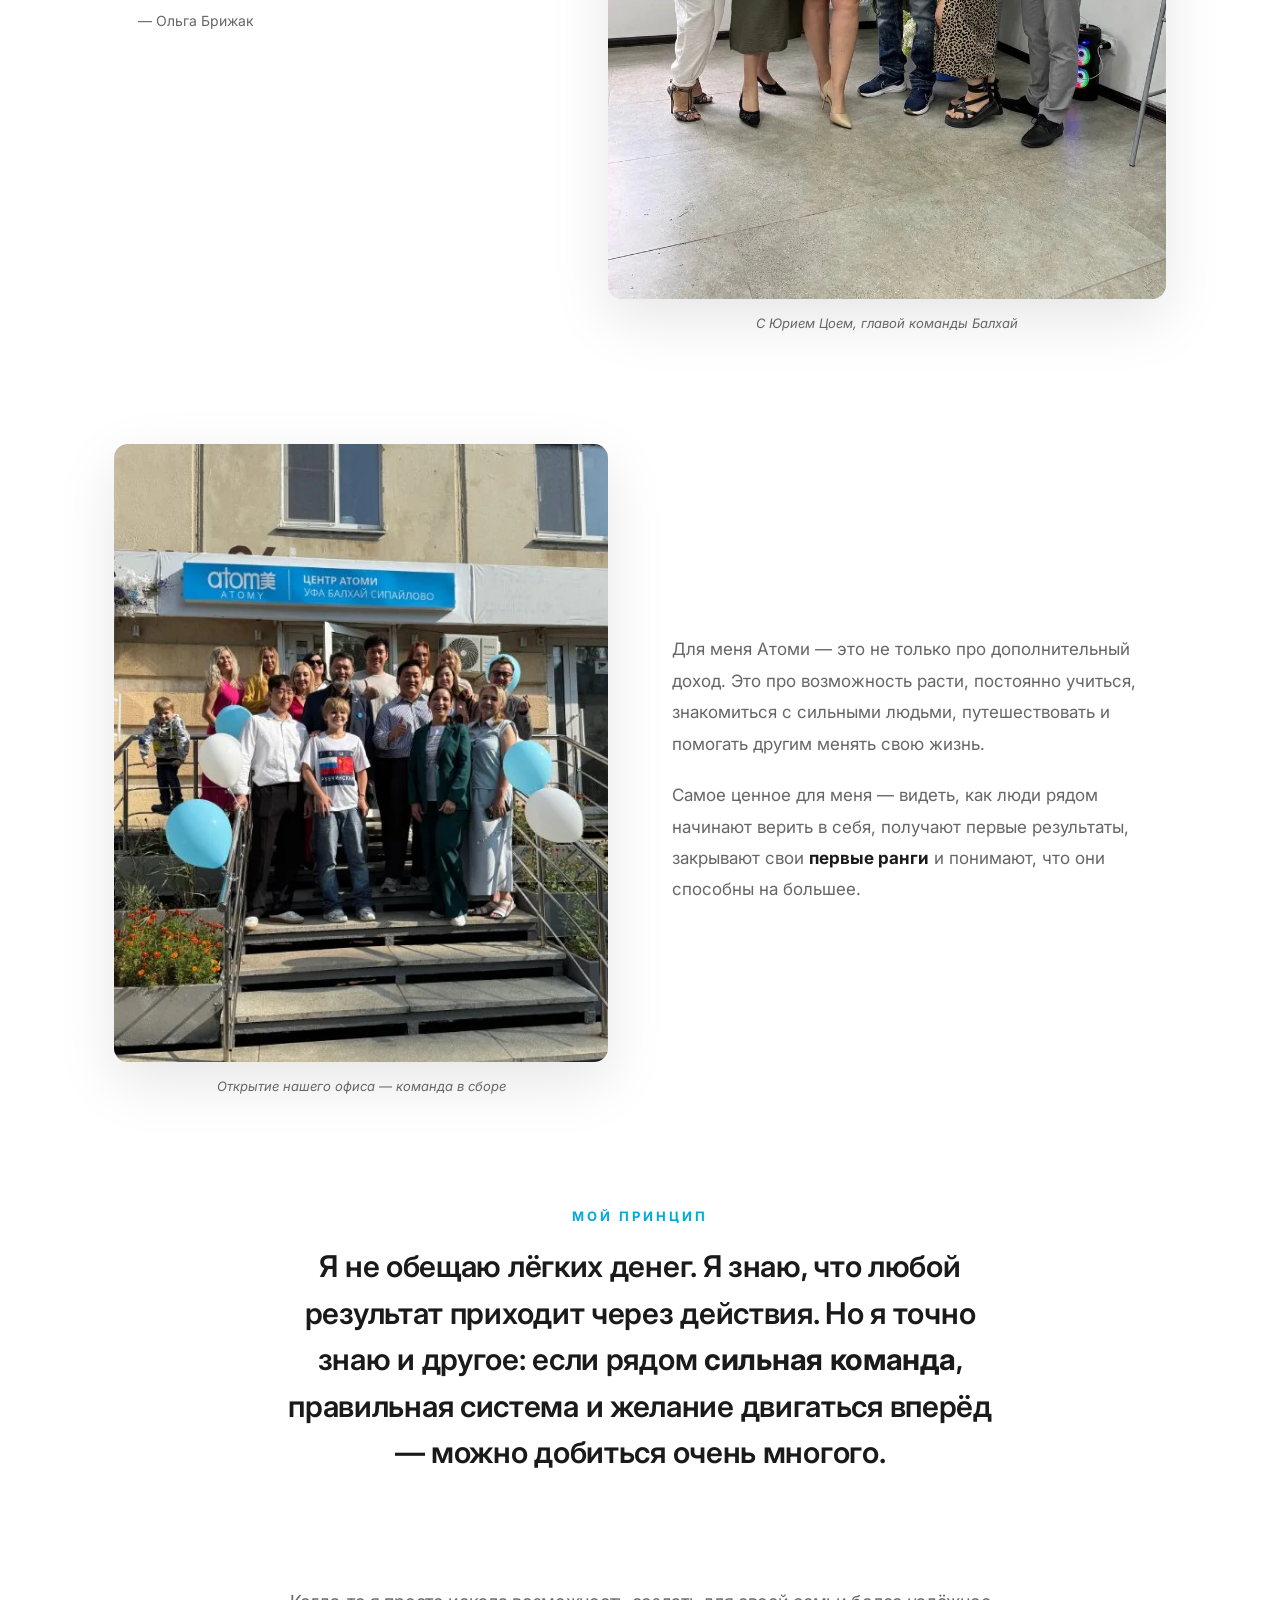
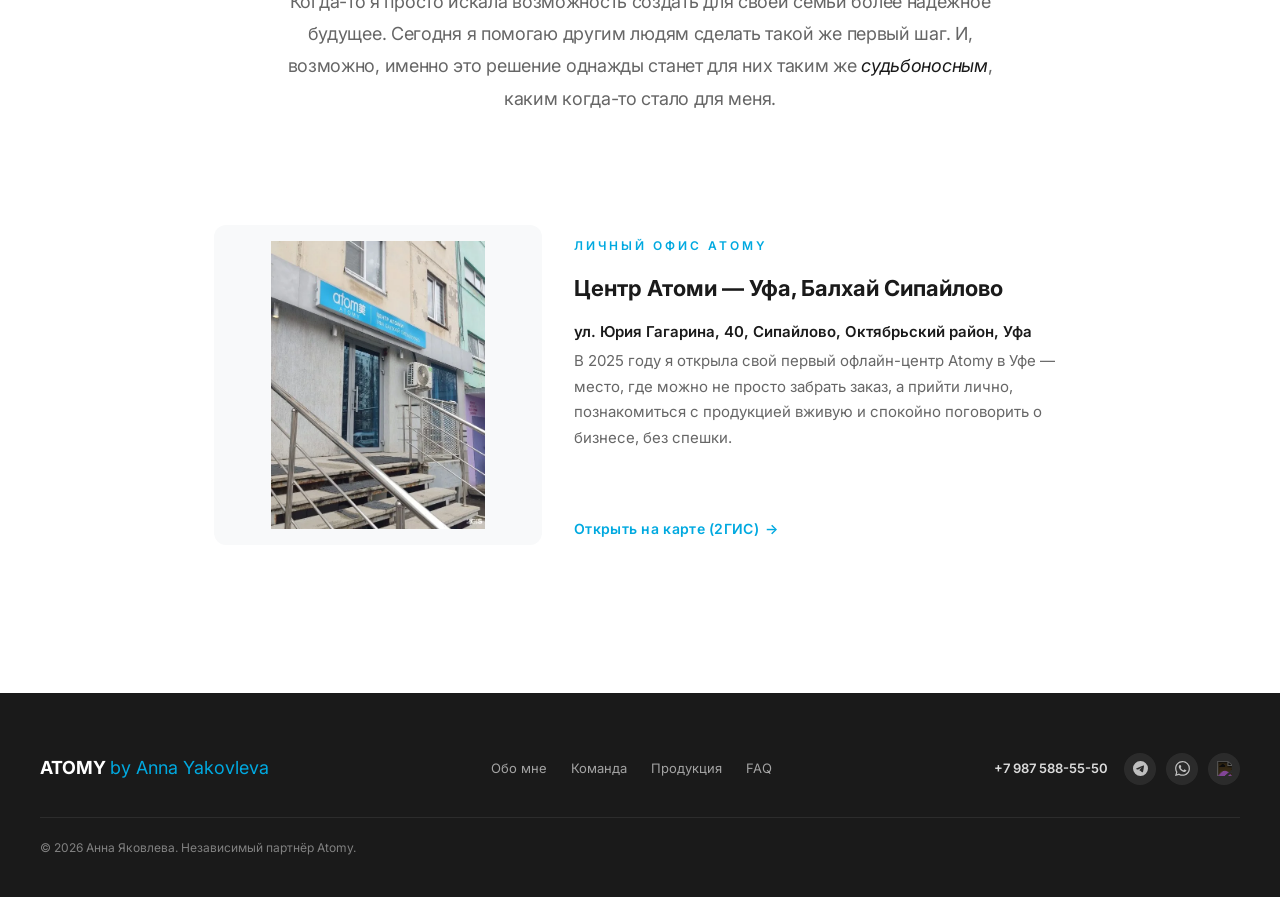
==== commit e6eed94f: "Add files via upload" ====
--- a/anna/index.html
+++ b/anna/index.html
@@ -49,7 +49,7 @@
 
 		<div class="story-row">
 			<div class="story-img-col reveal">
-				<img src="/assets/anna-portrait-office.jpg" alt="Анна Яковлева">
+				<img src="/assets/anna-portrait-office.webp" alt="Анна Яковлева" loading="lazy">
 			</div>
 			<div class="story-text-col reveal">
 				<div class="story-badge" data-i18n="anna_badge_experience">10+ лет опыта</div>
@@ -59,7 +59,7 @@
 
 		<div class="story-row story-reverse">
 			<div class="story-img-col reveal">
-				<img src="/assets/anna-portrait-event.jpg" alt="Анна Яковлева">
+				<img src="/assets/anna-portrait-event.webp" alt="Анна Яковлева" loading="lazy">
 				<div class="story-caption" data-i18n="anna_s2_caption">Я на Академии Успеха</div>
 			</div>
 			<div class="story-text-col reveal">
@@ -70,7 +70,7 @@
 
 		<div class="story-row">
 			<div class="story-img-col reveal">
-				<img src="/assets/anna-close-team.jpg" alt="Команда Анны">
+				<img src="/assets/anna-close-team.webp" alt="Команда Анны" loading="lazy">
 				<div class="story-caption" data-i18n="anna_s3_caption">Моя команда — те, кто рядом</div>
 			</div>
 			<div class="story-text-col reveal">
@@ -81,7 +81,7 @@
 
 		<div class="leader-quote story-reverse">
 			<div class="story-img-col reveal">
-				<img src="/assets/yuri-tsoy-balkhai.jpg" alt="Юрий Цой и команда Балхай">
+				<img src="/assets/yuri-tsoy-balkhai.webp" alt="Юрий Цой и команда Балхай" loading="lazy">
 				<div class="story-caption" data-i18n="anna_s4_caption">С Юрием Цоем, главой команды Балхай</div>
 			</div>
 			<div class="leader-quote-content reveal">
@@ -93,7 +93,7 @@
 
 		<div class="story-row">
 			<div class="story-img-col reveal">
-				<img src="/assets/team-big-group.jpg" alt="Открытие офиса Atomy">
+				<img src="/assets/team-big-group.webp" alt="Открытие офиса Atomy" loading="lazy">
 				<div class="story-caption" data-i18n="anna_s5_caption">Открытие нашего офиса — команда в сборе</div>
 			</div>
 			<div class="story-text-col reveal">
@@ -113,13 +113,13 @@
 
 		<div class="office-card" style="margin-bottom: 140px">
 			<div class="reveal">
-				<img src="/assets/office-storefront.jpg" alt="Офис Atomy — Уфа, Балхай Сипайлово">
+				<img src="/assets/office-storefront.webp" alt="Офис Atomy — Уфа, Балхай Сипайлово" loading="lazy">
 			</div>
 			<div class="office-info reveal">
 				<div class="section-label" data-i18n="office_label">Личный офис Atomy</div>
 				<h3 data-i18n="office_title">Центр Атоми — Уфа, Балхай Сипайлово</h3>
 				<p data-i18n="office_address" style="font-weight:600;color:var(--tp);margin-bottom:4px">ул. Юрия Гагарина, 40, Сипайлово, Октябрьский район, Уфа</p>
-				<p data-i18n="office_since">В 2024 году я открыла свой первый офлайн-центр Atomy в Уфе — место, где можно не просто забрать заказ, а прийти лично, познакомиться с продукцией вживую и спокойно поговорить о бизнесе, без спешки.</p>
+				<p data-i18n="office_since">В 2025 году я открыла свой первый офлайн-центр Atomy в Уфе — место, где можно не просто забрать заказ, а прийти лично, познакомиться с продукцией вживую и спокойно поговорить о бизнесе, без спешки.</p>
 				<a href="https://2gis.ru/ufa/geo/70000001103608592" class="btn-more" target="_blank" rel="noopener" data-i18n="office_link">Открыть на карте (2ГИС)</a>
 			</div>
 		</div>
@@ -141,7 +141,7 @@
 						<div class="footer-social">
 							<a href="https://t.me/Anna_shugaroom" target="_blank" rel="noopener" aria-label="Telegram"><svg viewBox="0 0 24 24" fill="currentColor"><path d="M11.944 0A12 12 0 0 0 0 12a12 12 0 0 0 12 12 12 12 0 0 0 12-12A12 12 0 0 0 12 0a12 12 0 0 0-.056 0zm4.962 7.224c.1-.002.321.023.465.14a.506.506 0 0 1 .171.325c.016.093.036.306.02.472-.18 1.898-.962 6.502-1.36 8.627-.168.9-.499 1.201-.82 1.23-.696.065-1.225-.46-1.9-.902-1.056-.693-1.653-1.124-2.678-1.8-1.185-.78-.417-1.21.258-1.91.177-.184 3.247-2.977 3.307-3.23.007-.032.014-.15-.056-.212s-.174-.041-.249-.024c-.106.024-1.793 1.14-5.061 3.345-.48.33-.913.49-1.302.48-.428-.008-1.252-.241-1.865-.44-.752-.245-1.349-.374-1.297-.789.027-.216.325-.437.893-.663 3.498-1.524 5.83-2.529 6.998-3.014 3.332-1.386 4.025-1.627 4.476-1.635z"/></svg></a>
 							<a href="https://wa.me/79875885550" target="_blank" rel="noopener" aria-label="WhatsApp"><svg viewBox="0 0 24 24" fill="currentColor"><path d="M17.472 14.382c-.297-.149-1.758-.867-2.03-.967-.273-.099-.471-.148-.67.15-.197.297-.767.966-.94 1.164-.173.199-.347.223-.644.075-.297-.15-1.255-.463-2.39-1.475-.883-.788-1.48-1.761-1.653-2.059-.173-.297-.018-.458.13-.606.134-.133.298-.347.446-.52.149-.174.198-.298.298-.497.099-.198.05-.371-.025-.52-.075-.149-.669-1.612-.916-2.207-.242-.579-.487-.5-.669-.51-.173-.008-.371-.01-.57-.01-.198 0-.52.074-.792.372-.272.297-1.04 1.016-1.04 2.479 0 1.462 1.065 2.875 1.213 3.074.149.198 2.096 3.2 5.077 4.487.709.306 1.262.489 1.694.625.712.227 1.36.195 1.871.118.571-.085 1.758-.719 2.006-1.413.248-.694.248-1.289.173-1.413-.074-.124-.272-.198-.57-.347m-5.421 7.403h-.004a9.87 9.87 0 01-5.031-1.378l-.361-.214-3.741.982.998-3.648-.235-.374a9.86 9.86 0 01-1.51-5.26c.001-5.45 4.436-9.884 9.888-9.884 2.64 0 5.122 1.03 6.988 2.898a9.825 9.825 0 012.893 6.994c-.003 5.45-4.437 9.884-9.885 9.884m8.413-18.297A11.815 11.815 0 0012.05 0C5.495 0 .16 5.335.157 11.892c0 2.096.547 4.142 1.588 5.945L.057 24l6.305-1.654a11.882 11.882 0 005.683 1.448h.005c6.554 0 11.89-5.335 11.893-11.893a11.821 11.821 0 00-3.48-8.413z"/></svg></a>
-							<a href="https://max.ru/u/f9LHodD0cOKiXM_1X1DjYDNGqhqO5cUdzy9SRB9Mv2J940aaUgwwtaZtCA4" target="_blank" rel="noopener" aria-label="MAX"><img src="https://maxicons.ru/icons/Max_logo_black.svg" alt="MAX" class="footer-max-icon"></a>
+							<a href="https://max.ru/u/f9LHodD0cOKiXM_1X1DjYDNGqhqO5cUdzy9SRB9Mv2J940aaUgwwtaZtCA4" target="_blank" rel="noopener" aria-label="MAX"><img src="https://maxicons.ru/icons/Max_logo_black.svg" alt="MAX" class="footer-max-icon" loading="lazy"></a>
 						</div>
 					</div>
 				</div>
@@ -208,6 +208,16 @@
 				});
 				}
 
+				/* Прогреваем в фоне остальные страницы сайта (без спешки, низкий приоритет),
+				чтобы переход по меню на них открывался мгновенно, без ожидания */
+				const prefetchPages = ['/', '/team/', '/events/', '/products/', '/faq/', '/register/'];
+				prefetchPages.forEach(href => {
+				const link = document.createElement('link');
+				link.rel = 'prefetch';
+				link.href = href;
+				document.head.appendChild(link);
+				});
+
 				const mobileMenuBtn = document.getElementById('mobileMenuBtn');
 				const mobileNav = document.getElementById('mobileNav');
 				mobileMenuBtn.addEventListener('click', () => mobileNav.classList.toggle('open'));
--- a/css/style.css
+++ b/css/style.css
@@ -230,8 +230,9 @@
   border-top: 1px solid rgba(0, 0, 0, .08);
   border-radius: 0;
   text-align: center;
-  font-size: 14px;
-  font-weight: 600;
+  font-size: 13px;
+  font-weight: 400;
+  color: var(--ts);
   background: transparent;
 }
 
@@ -257,7 +258,7 @@
   content: '';
   position: absolute;
   inset: 0;
-  background: url('/assets/anna-portrait-office.jpg') center 20%/cover;
+  background: url('/assets/anna-portrait-office.webp') center 20%/cover;
   opacity: .14;
 }
 
@@ -575,6 +576,7 @@
   width: 100%;
   height: 280px;
   object-fit: cover;
+  background: var(--bl);
 }
 
 .team-card-body {
@@ -616,6 +618,7 @@
   width: 100%;
   height: 220px;
   object-fit: cover;
+  background: var(--bl);
   transition: transform .6s ease;
 }
 
@@ -681,6 +684,7 @@
   object-fit: cover;
   margin-bottom: 20px;
   border-radius: 16px;
+  background: var(--bl);
   box-shadow: 0 8px 24px rgba(0, 0, 0, .06);
 }
 
@@ -869,7 +873,7 @@
   content: '';
   position: absolute;
   inset: 0;
-  background: url('https://images.unsplash.com/photo-1521737711867-e3b97375f902?w=800&q=80') center/cover;
+  background: url('/assets/atomy-is-people.webp') center 20%/cover;
   opacity: .15;
 }
 
@@ -1206,6 +1210,7 @@
   aspect-ratio: 4 / 5;
   object-fit: cover;
   border-radius: 14px;
+  background: var(--bl);
   box-shadow: 0 20px 60px rgba(0, 0, 0, .1);
   display: block;
 }
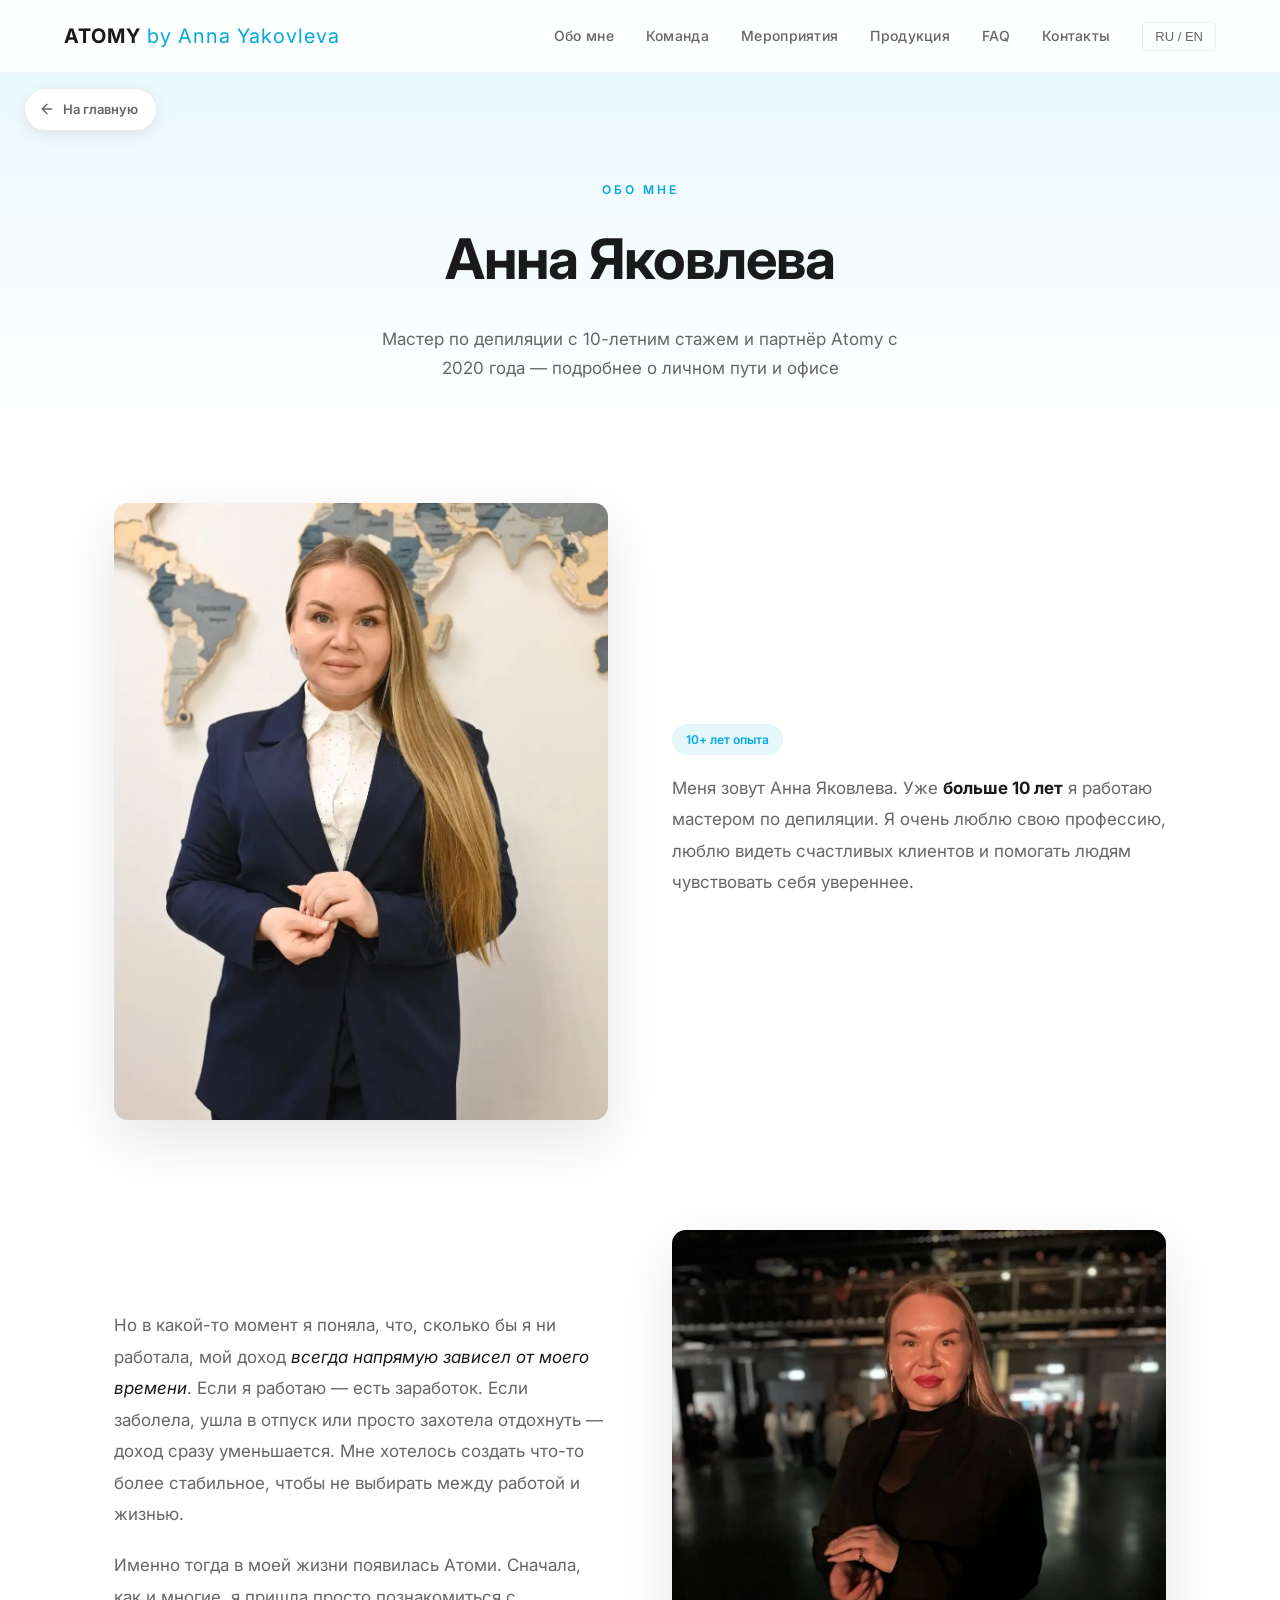
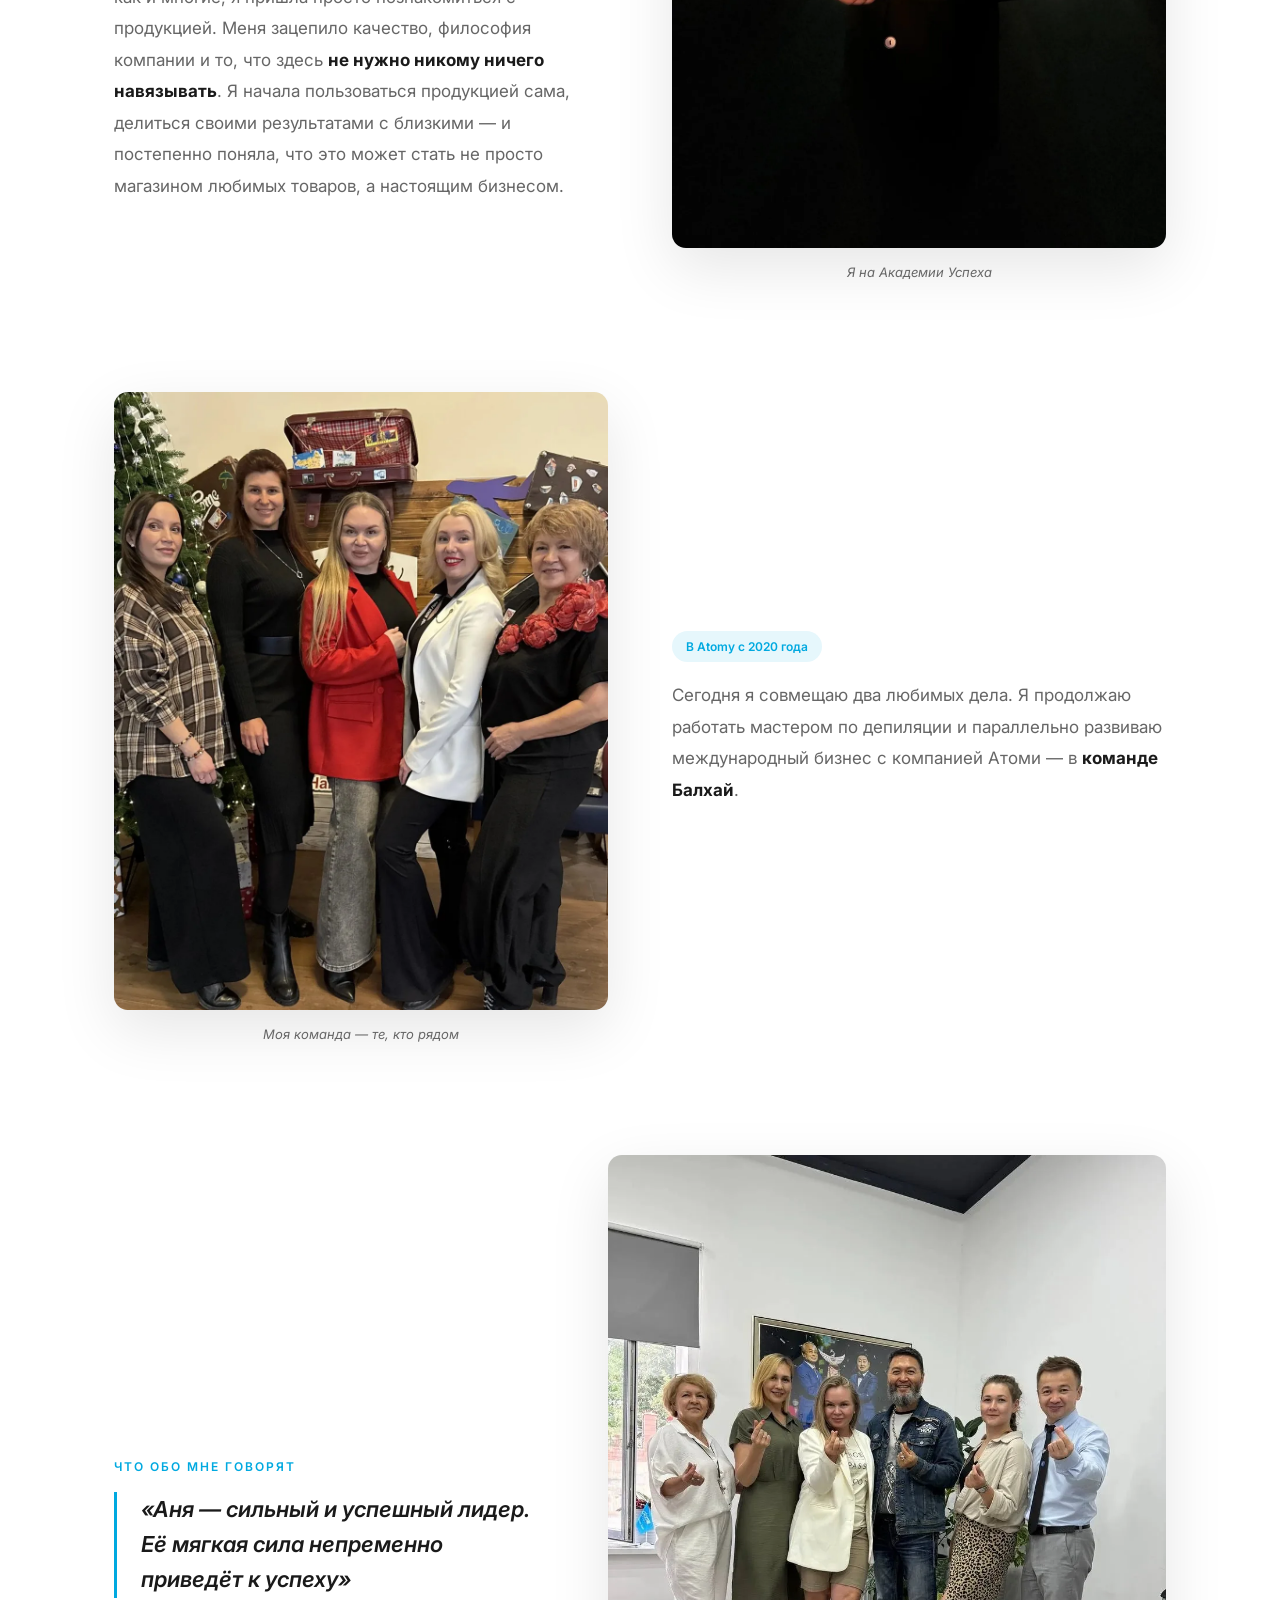
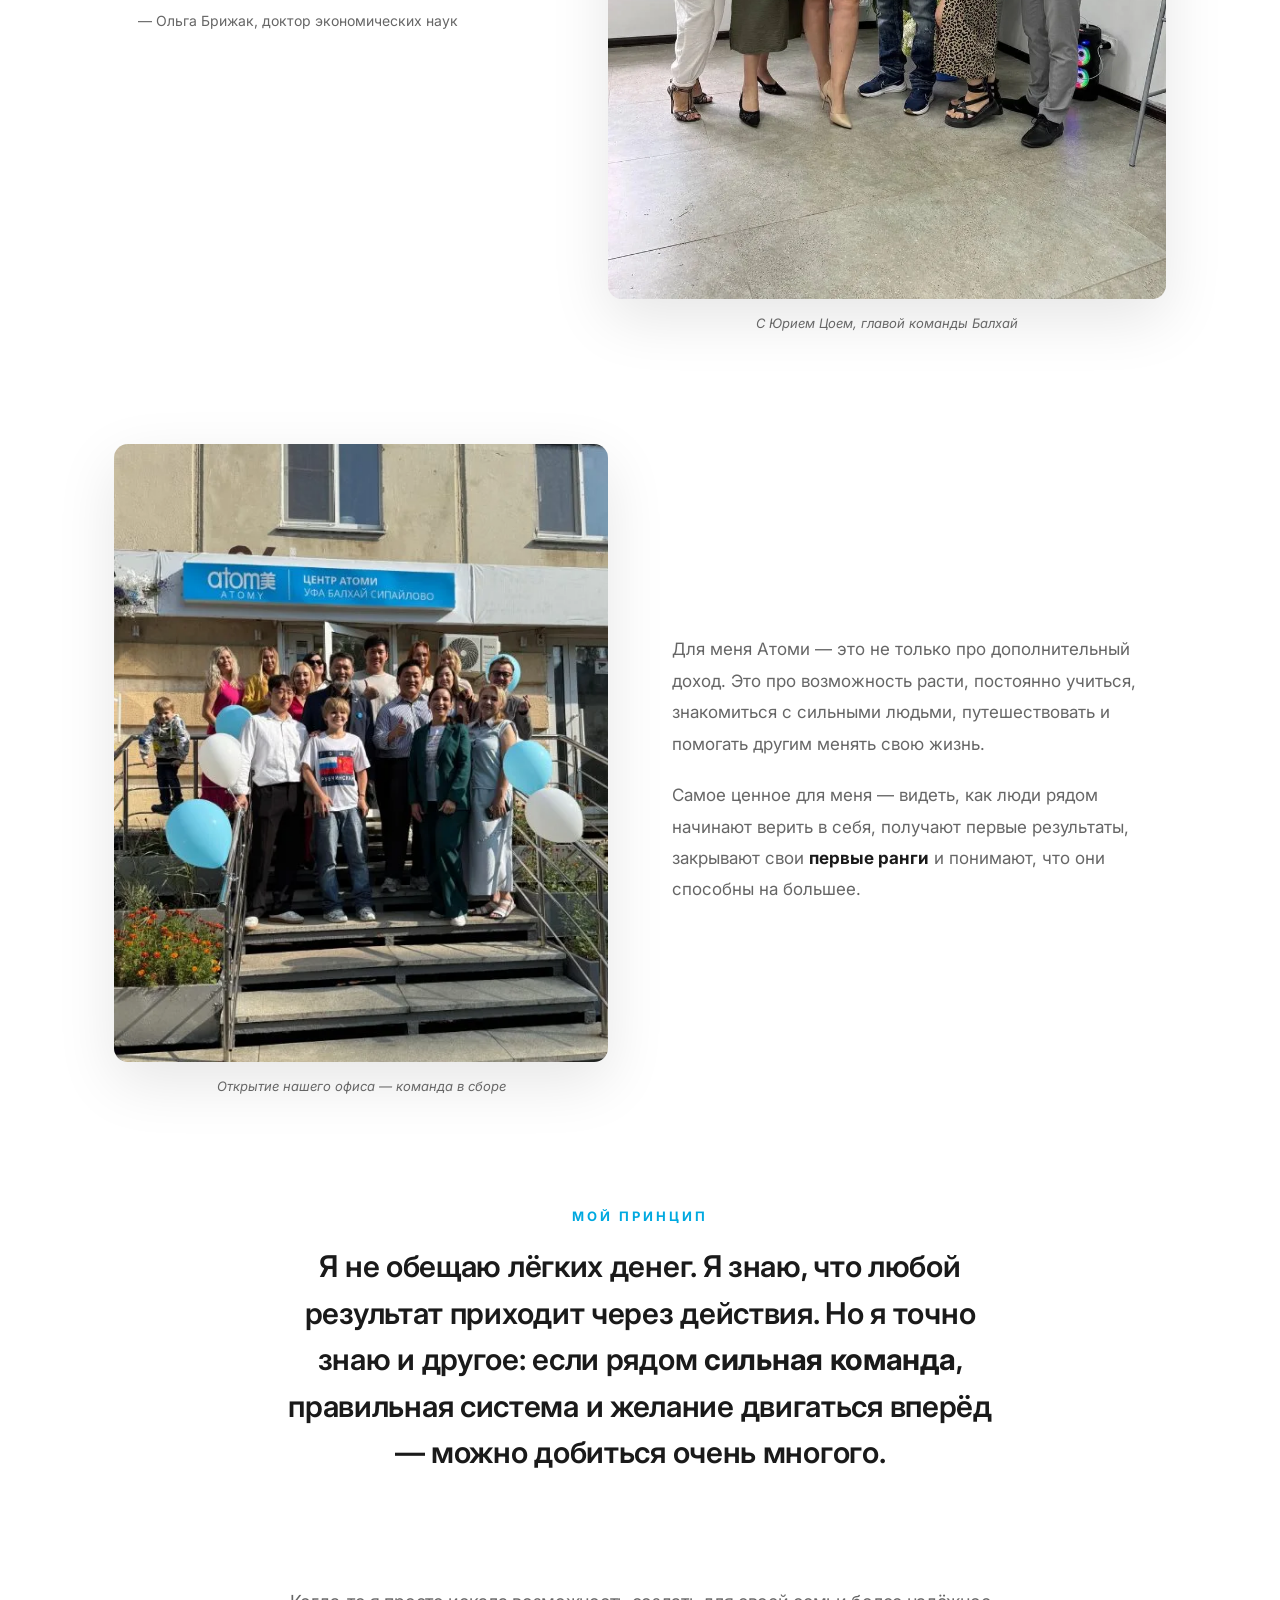
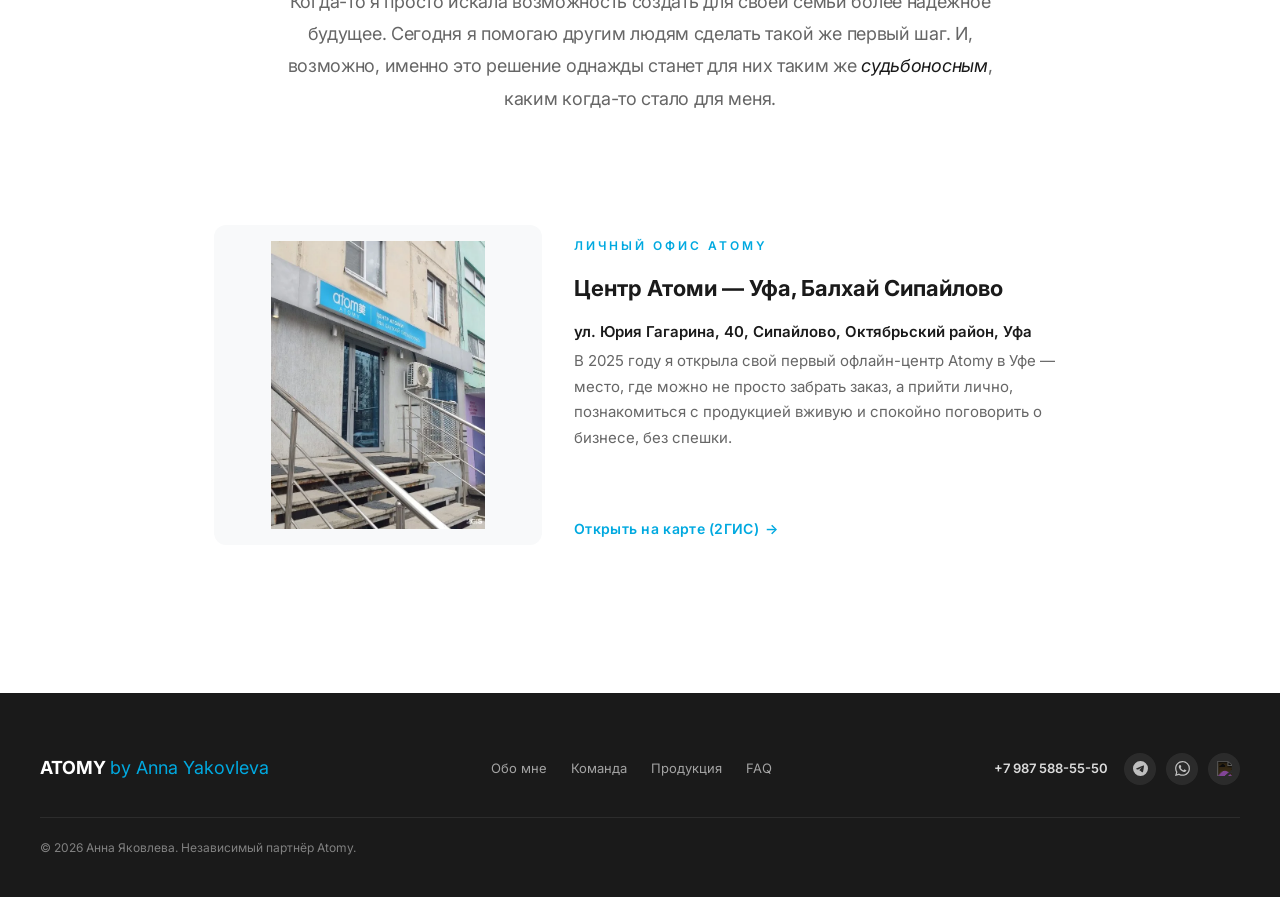
==== commit 7c7c2296: "Add files via upload" ====
--- a/anna/index.html
+++ b/anna/index.html
@@ -87,7 +87,7 @@
 			<div class="leader-quote-content reveal">
 				<div class="leader-quote-kicker" data-i18n="anna_leader_kicker">Что обо мне говорят</div>
 				<p class="leader-quote-text" data-i18n="about_quote">«Аня — сильный и успешный лидер. Её мягкая сила непременно приведёт к успеху»</p>
-				<p style="font-size:14px;color:var(--ts);margin-top:12px;padding-left:24px" data-i18n="about_quote_author">— Ольга Брижак</p>
+				<p style="font-size:14px;color:var(--ts);margin-top:12px;padding-left:24px" data-i18n="about_quote_author">— Ольга Брижак, доктор экономических наук</p>
 			</div>
 		</div>
 
--- a/css/style.css
+++ b/css/style.css
@@ -702,6 +702,98 @@
 
 /* ---------- FAQ ---------- */
 
+.faq-topics {
+  display: flex;
+  flex-wrap: wrap;
+  gap: 10px;
+  padding: 4px 4px 12px;
+  margin: 0 auto 40px;
+  max-width: 800px;
+}
+
+@media (max-width: 1024px) {
+  .faq-topics {
+    flex-wrap: nowrap;
+    overflow-x: auto;
+    -webkit-overflow-scrolling: touch;
+    scrollbar-width: none;
+    /* лёгкая подсказка, что список можно пролистать вбок: правый край плавно
+    затухает, вместо того чтобы список резко обрывался ровной линией */
+    -webkit-mask-image: linear-gradient(to right, #000 88%, transparent 100%);
+    mask-image: linear-gradient(to right, #000 88%, transparent 100%);
+  }
+
+  .faq-topics::-webkit-scrollbar {
+    display: none;
+  }
+}
+
+.faq-topic-pill {
+  flex: 0 0 auto;
+  padding: 10px 20px;
+  border-radius: 999px;
+  background: var(--bl);
+  color: var(--ts);
+  font-size: 14px;
+  font-weight: 600;
+  white-space: nowrap;
+  cursor: pointer;
+  border: 1.5px solid transparent;
+  transition: var(--tr);
+}
+
+.faq-topic-pill:hover {
+  border-color: var(--ab);
+  color: var(--ab);
+}
+
+.faq-topic-pill.active {
+  background: var(--ab);
+  color: #fff;
+}
+
+.faq-topic-pill.active:hover {
+  color: #fff;
+}
+
+.faq-category-heading {
+  font-size: 13px;
+  font-weight: 700;
+  text-transform: uppercase;
+  letter-spacing: 1.5px;
+  color: var(--ab);
+  margin: 48px 0 16px;
+  max-width: 800px;
+  margin-left: auto;
+  margin-right: auto;
+}
+
+.faq-category-heading:first-of-type {
+  margin-top: 0;
+}
+
+.faq-cta {
+  max-width: 700px;
+  margin: 80px auto 0;
+  padding: 40px 32px;
+  background: var(--abl);
+  border-radius: 16px;
+  text-align: center;
+}
+
+.faq-cta h3 {
+  font-size: 22px;
+  font-weight: 700;
+  margin-bottom: 10px;
+  letter-spacing: -.3px;
+}
+
+.faq-cta p {
+  font-size: 15px;
+  color: var(--ts);
+  margin-bottom: 24px;
+}
+
 .faq-list {
   max-width: 800px;
   margin: 0 auto;
@@ -804,6 +896,91 @@
   color: var(--ts);
   line-height: 1.8;
   margin-bottom: 32px;
+}
+
+.register-cta {
+  display: flex;
+  align-items: center;
+  gap: 16px;
+  padding: 20px 22px;
+  background: linear-gradient(135deg, var(--abl), #fff);
+  border: 1.5px solid var(--ab);
+  border-radius: 14px;
+  text-decoration: none;
+  margin-bottom: 28px;
+  transition: var(--tr);
+}
+
+.register-cta:hover {
+  transform: translateY(-2px);
+  box-shadow: 0 12px 32px rgba(0, 169, 224, .18);
+}
+
+.register-cta-icon {
+  width: 44px;
+  height: 44px;
+  border-radius: 50%;
+  background: var(--ab);
+  color: #fff;
+  display: flex;
+  align-items: center;
+  justify-content: center;
+  flex-shrink: 0;
+}
+
+.register-cta-icon svg {
+  width: 22px;
+  height: 22px;
+}
+
+.register-cta-text {
+  display: flex;
+  flex-direction: column;
+  gap: 3px;
+  flex: 1;
+}
+
+.register-cta-text strong {
+  font-size: 15px;
+  font-weight: 700;
+  color: var(--tp);
+}
+
+.register-cta-text span {
+  font-size: 13px;
+  color: var(--ts);
+  line-height: 1.4;
+}
+
+.register-cta-arrow {
+  font-size: 20px;
+  color: var(--ab);
+  flex-shrink: 0;
+  transition: transform .3s;
+}
+
+.register-cta:hover .register-cta-arrow {
+  transform: translateX(4px);
+}
+
+.contact-links-divider {
+  display: flex;
+  align-items: center;
+  gap: 12px;
+  margin-bottom: 20px;
+  font-size: 12px;
+  font-weight: 600;
+  letter-spacing: .5px;
+  text-transform: uppercase;
+  color: var(--ts);
+}
+
+.contact-links-divider::before,
+.contact-links-divider::after {
+  content: '';
+  flex: 1;
+  height: 1px;
+  background: rgba(0, 0, 0, .08);
 }
 
 .contact-links {
@@ -873,7 +1050,7 @@
   content: '';
   position: absolute;
   inset: 0;
-  background: url('/assets/atomy-is-people.webp') center 20%/cover;
+  background: url('/assets/atomy-is-people.webp') 65% 45%/cover;
   opacity: .15;
 }
 
